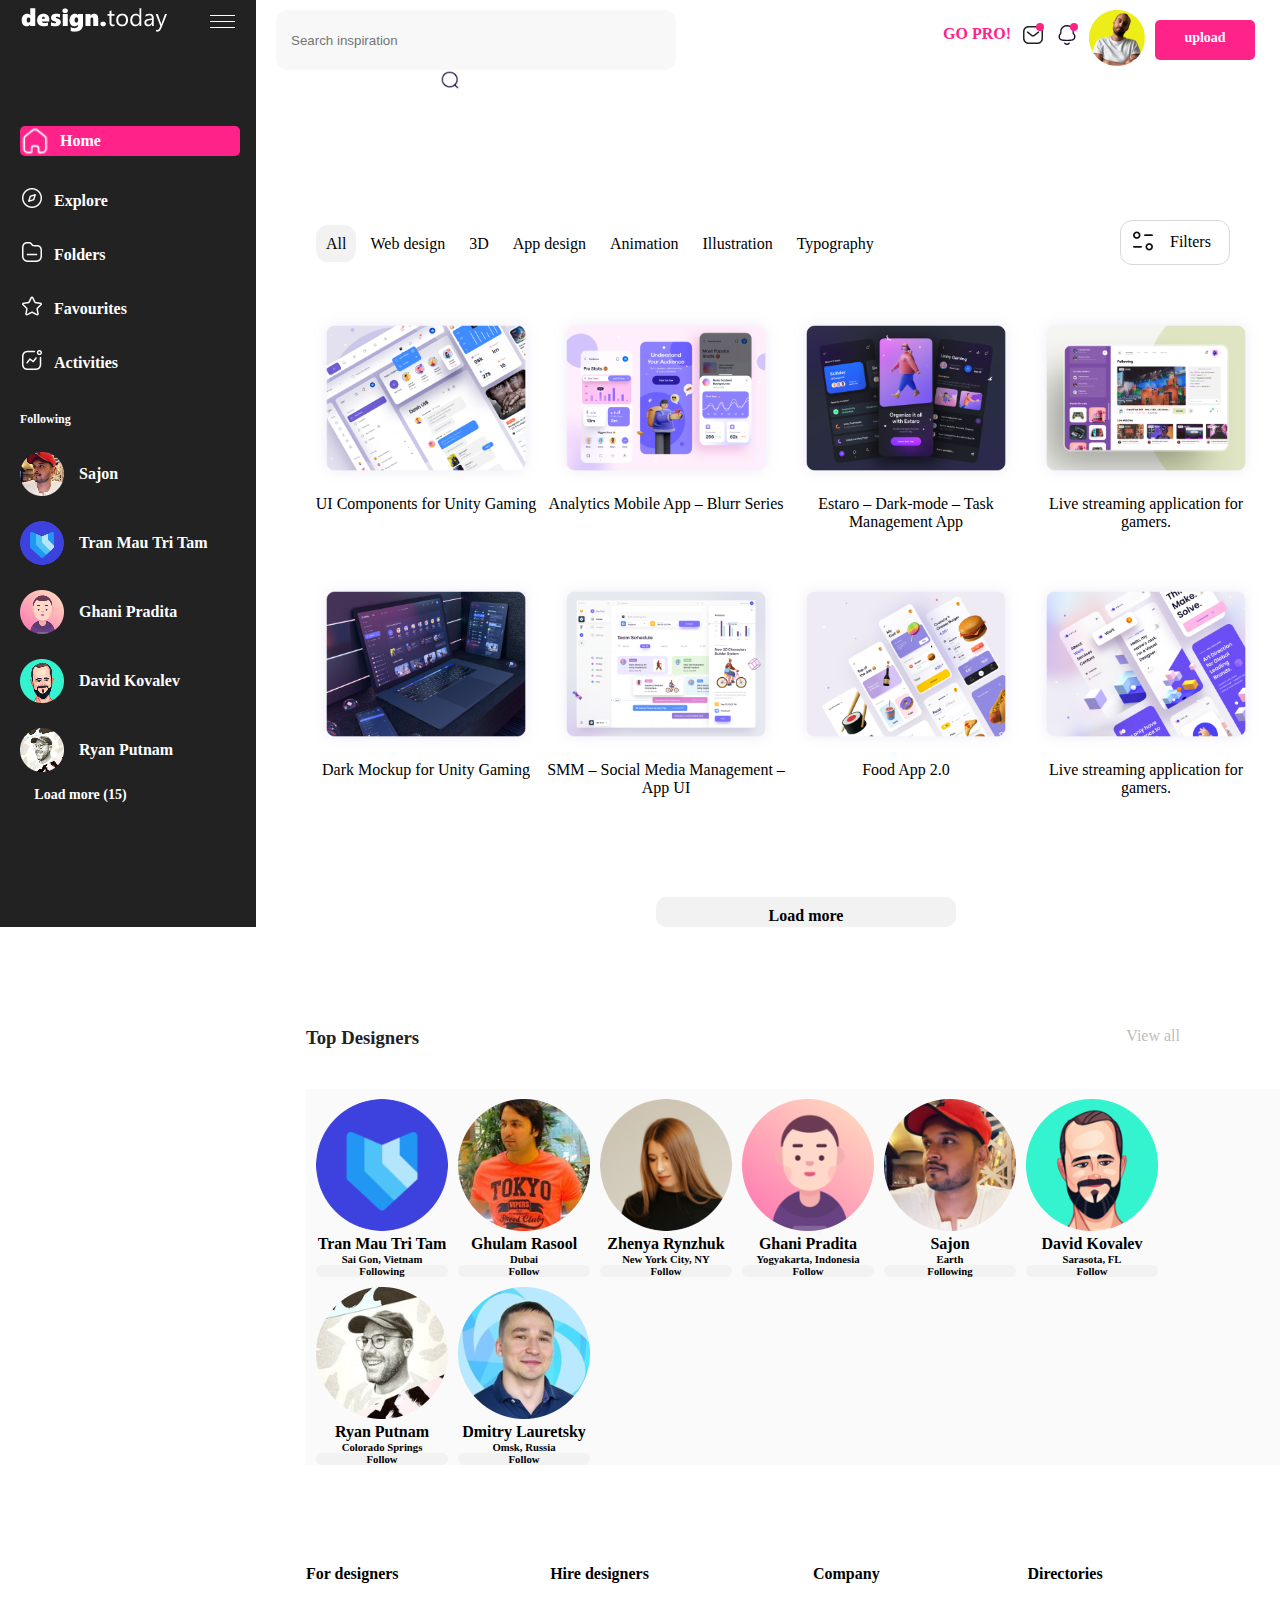
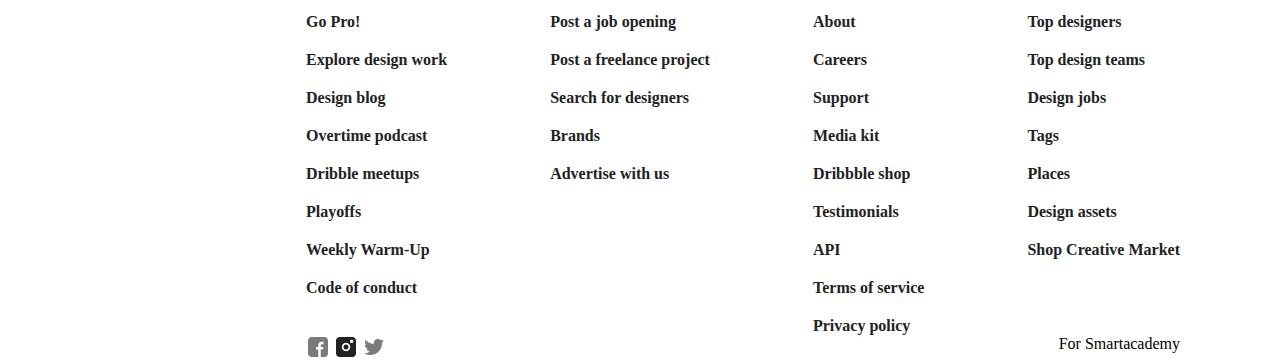
==== index.html @ 65b6f1fe "added box" ====
<!DOCTYPE html>
<html lang="en">
<head>
    <meta charset="UTF-8">
    <meta http-equiv="X-UA-Compatible" content="IE=edge">
    <meta name="viewport" content="width=device-width, initial-scale=1.0">
    <title>Mid-term exam</title>
    <link rel="stylesheet" type="text/css" href="Styles/styles.css">
    <link rel="stylesheet" type="text/css" href="Fonts/fonts.css">
</head>
<body>
    <div class="grid-container">
        <div class="header">
            <div class="headercontainer">
                <div class="search-container">
                    <form action="/action_page.php">
                    <input type="text" placeholder="Search inspiration" name="Search inspiration">
                    <button type="submit" class="search-button">
                        <img src="Images/magnifier.png" alt="magnifier">
                      </button>
                    </form>
                </div>
                <div class="top">
                    <div class="pinktitle">
                        <h4>GO PRO!</h4>
                    </div>
                    <div class="headertitle1">
                        <div class="pinkcircle">
                            <span class="pinkcircle1"></span>
                        </div>
                        <div>
                            <img src="Images/header1.png" alt="logo">
                        </div>
                    </div>
                    <div class="headertitle2">
                        <div class="pinkcircle">
                            <span class="pinkcircle2"></span>
                        </div>
                        <div>
                            <img src="Images/header2.png" alt="logo">
                         </div>
                    </div>
                    <div class="headertitle">
                        <a href="index2.html" >
                        <img src="Images/header3.png" alt="icon">
                        </a>
                    </div>
                    <div class="profile">
                        <h4>upload</h4>
                    </div>
                </div>
            </div>
        </div>
        <div class="navigation">
            <div class="secondcontainer">
                <div class="logo">
                    <div class="name">
                        <a href="#">
                            <img src="Images/design.png" alt="logo">
                        </a>
                    </div>
                    <div class="lines">
                        <span class="firstline"></span>
                        <span class="secondline"></span>
                        <span class="thirdline"></span>
                    </div>
                </div>
            <div class="navelements">
                <div>
                    <ul>
                        <div class="ulitems">
                            <li>
                                <a class="pinkback" href="#">
                                    <img src="Images/logo1.png" alt="logo">
                                    <h4>Home</h4>
                                </a>
                            </li>
                        </div>
                        <div class="ulitems">
                            <li>
                                <a href="explore.html" target="_blank">
                                    <img src="Images/logo2.png" alt="logo">
                                    <h4>Explore</h4>
                                </a>
                            </li>
                        </div>
                        <div class="ulitems">
                            <li>
                                <a href="folders.html" target="_blank">
                                    <img src="Images/logo3.png" alt="logo">
                                    <h4>Folders</h4>
                                </a>
                            </li>
                        </div>
                        <div class="ulitems">
                            <li>
                                <a href="favourites.html" target="_blank">
                                    <img src="Images/logo4.png" alt="logo">
                                    <h4>Favourites</h4>
                                </a>
                            </li>
                        </div>
                        <div class="ulitems">
                            <li>
                                <a href="activities.html" target="_blank">
                                    <img src="Images/logo5.png" alt="logo">
                                    <h4>Activities</h4>
                                </a>
                            </li>
                        </div>
                    </ul>
                    </div>
                </div>
                <div class="following">
                    <div class="list">
                    <h4>Following</h4>
                    </div>
                    <div class="faces">
                        <img src="Images/face1.png" alt="face">
                        <h4>Sajon</h4>
                    </div>
                    <div class="faces">
                        <img src="Images/face2.png" alt="face">
                        <h4>Tran Mau Tri Tam</h4>
                    </div>
                    <div class="faces">
                        <img src="Images/face3.png" alt="face">
                        <h4>Ghani Pradita</h4>
                    </div>
                    <div class="faces">
                        <img src="Images/face4.png" alt="face">
                        <h4>David Kovalev</h4>
                    </div>
                    <div class="faces">
                        <img src="Images/face5.png" alt="face">
                        <h4>Ryan Putnam</h4>
                    </div>
                    <div class="buttom">
                    <h4>Load more  (15)</h4>
                    </div>
                </div>
            </div>  
        </div>
        <div class="mainsection">
            <div class="mainsectioncontainer">
                    <div class="secondnavigation">
                        <div class="secondnavigationul">
                            <ul>
                                <div class="li-div">
                                    <li class="styleall">All</li>
                                    <li>Web design</li>
                                    <li>3D</li>
                                    <li>App design</li>
                                    <li>Animation</li>
                                    <li>Illustration</li>
                                    <li>Typography</li>
                                </div>
                            </ul>
                        </div>
                        <div class="filter">
                            <div>
                            <img src="Images/filter.png" alt="icon">
                            </div>
                            <div>
                            <li>Filters</li>
                            </div>
                        </div>
                    </div>
                <div class="images">
                    <div class="imagesline1">
                        <div>
                        <img src="Images/image1.png" alt="">
                        <p>UI Components for Unity Gaming</p>
                        </div>
                        <div>
                        <img src="Images/image2.png" alt="">
                        <p>Analytics Mobile App – Blurr Series</p>
                         </div>
                         <div>
                        <img src="Images/image3.png" alt="">
                        <p>Estaro – Dark-mode – Task Management App</p>
                        </div>
                        <div>
                        <img src="Images/image4.png" alt="">
                        <p>Live streaming application for gamers.</p>
                        </div>
                    </div>
                    <div class="imagesline2">
                        <div>
                        <img src="Images/image5.png" alt="">
                        <p>Dark Mockup for Unity Gaming</p>
                         </div>
                         <div>
                        <img src="Images/image6.png" alt="">
                        <p>SMM – Social Media Management – App UI</p>
                         </div>
                         <div>
                        <img src="Images/image7.png" alt="">
                        <p>Food App 2.0</p>
                        </div>
                        <div>
                        <img src="Images/image8.png" alt="">
                        <p>Live streaming application for gamers.</p>
                         </div>
                    </div>
                </div>
            </div>
            <div class="load-more">
                <h5>Load more</h5>
            </div>
        </div> 
        <div class="footer">
          <div class="footercontainer">
              <div class="titleandbutton">
                    <div class="footertitle">
                        <h3>Top Designers</h3>
                    </div> 
                    <div class="button">
                        <span>View all</span> 
                    </div>
                </div>
             <div class="footerimages">
                 <div class="footerimagebox">
                     <img src="Images/icon.png" alt="face">
                     <h4>Tran Mau Tri Tam</h4>
                     <h6>Sai Gon, Vietnam</h6>
                     <h6 class="border1">Following</h6>
                 </div>
                 <div class="footerimagebox">
                     <img src="Images/face6.png" alt="face">
                     <h4>Ghulam Rasool</h4>
                     <h6>Dubai</h6>
                     <h6 class="border">Follow</h6>
                 </div>
                 <div class="footerimagebox">
                     <img src="Images/face7.png" alt="face">
                     <h4>Zhenya Rynzhuk</h4>
                     <h6>New York City, NY</h6>
                     <h6 class="border">Follow</h6>
                 </div>
                 <div class="footerimagebox">
                     <img src="Images/face11.png" alt="face">
                     <h4>Ghani Pradita</h4>
                     <h6>Yogyakarta, Indonesia</h6>
                     <h6 class="border">Follow</h6>
                 </div>
                 <div class="footerimagebox">
                     <img src="Images/face9.png" alt="face">
                     <h4>Sajon</h4>
                     <h6>Earth</h6>
                     <h6 class="border1">Following</h6>
                 </div>
                 <div class="footerimagebox">
                     <img src="Images/face12.png" alt="face">
                     <h4>David Kovalev</h4>
                     <h6>Sarasota, FL</h6>
                     <h6 class="border">Follow</h6>
                 </div>
                 <div class="footerimagebox">
                     <img src="Images/face10.png" alt="face">
                     <h4>Ryan Putnam</h4>
                     <h6>Colorado Springs</h6>
                     <h6 class="border">Follow</h6>
                 </div>
                 <div class="footerimagebox">
                     <img src="Images/face13.png" alt="face">
                     <h4>Dmitry Lauretsky</h4>
                     <h6>Omsk, Russia</h6>
                     <h6 class="border">Follow</h6>
                 </div>
             </div>
             <div class="secondfooter">
                 <div class="flex">
                 <div class="firstflex">
                     <h5>For designers</h5>
                     <h6>Go Pro!</h6>
                     <h6>Explore design work</h6>
                     <h6>Design blog</h6>
                     <h6>Overtime podcast</h6>
                     <h6>Dribble meetups</h6>
                     <h6>Playoffs</h6>
                     <h6>Weekly Warm-Up</h6>
                     <h6>Code of conduct</h6>
                 </div>
                 <div class="secondflex">
                     <h5>Hire designers</h5>
                     <h6>Post a job opening</h6>
                     <h6>Post a freelance project</h6>
                     <h6>Search for designers</h6>
                     <h6>Brands</h6>
                     <h6>Advertise with us</h6>
                 </div>
                 <div class="thirdflex">
                     <h5>Company</h5>
                     <h6>About </h6>
                     <h6> Careers</h6>
                     <h6> Support </h6>
                     <h6> Media kit </h6>
                     <h6>Dribbble shop</h6>
                     <h6>Testimonials</h6>
                     <h6> API</h6>
                     <h6>Terms of service</h6>
                     <h6>Privacy policy</h6>
                 </div>
                 <div class="fourthflex">
                     <h5>Directories</h5>
                     <h6>Top designers</h6>
                     <h6>Top design teams</h6>
                     <h6>Design jobs</h6>
                     <h6>Tags</h6>
                     <h6> Places</h6>
                     <h6>Design assets</h6>
                     <h6>Shop Creative Market</h6>
                 </div>
                </div>
                <div class="endoffooter">
                    <div class="icons">
                        <img src="Images/faceb.png" alt="icon">
                        <img src="Images/insta.png" alt="icon">
                        <img src="Images/twit.png" alt="icon">
                    </div>
                    <div class="name1">
                        <span>For Smartacademy</span>
                    </div>
                </div>
             </div>
        </div>
    </div>
</body>
</html>
---- Styles/styles.css ----
* {
    margin: 0;
    padding: 0;
    box-sizing: border-box;
}
a {
    text-decoration: none;
}
ul, ol {
    list-style: none;
}
.grid-container {
    max-width: 2000px;
    width: 100%;
    margin: auto;
    padding: auto;
    display: grid;
    grid-template-columns: 1fr 4fr ;
    grid-template-rows: 1fr 4fr;
    

}
.grid-container>div {
    text-align: center;
}
.navigation {
    grid-row: 1 / 4;
    background-color: #222222;
}
.mainsection {
    max-width: 2000px;
    width: 100%;
    grid-row: 2/4 ;
}
.footer {
    max-width: 2000px;
    width: 100%;
    grid-column: 2/3;
}
.lines {
    display: flex;
    align-items: center;
    flex-direction: column;
    padding-top: 15px;
}
.logo {
    display: flex;
    justify-content: space-around;
}
.firstline {
    width: 25px;
    height: 1px;
    border-radius: 5%;
    background-color: #fff;
    opacity: 1;
}
.secondline {
    width: 25px;
    height: 1px;
    border-radius: 5%;
    background-color: #fff;
    opacity: 1;
    margin-top: 5px;
}
.thirdline {
    width: 25px;
    height: 1px;
    border-radius: 5%;
    background-color: #fff;
    opacity: 1;
    margin-top: 5px;
}
.navelements {
    display: flex;
    margin-top: 60px;
}
.ulitems {
    display: flex;
    flex-direction: column;
    margin-left: 20px;
    padding-top: 20px;
}
.ulitems a {
    display: flex;
    margin-top: 10px;
    color: #FFFFFF;
}
.ulitems h4 {
    margin-left: 10px;
    font-size: 16px;
    margin-top: 6px;
}
.pinkback {
    background-color: #FF2288;
    border-radius: 5px;
    width: 220px;
    height: 30px;
}
.secondcontainer {
    max-width: 260px;
    width: 100%;
    margin: auto;
    padding: auto;
}
.following {
    display: flex;
    flex-direction: column;
    margin-top: 40px;
    margin-left:20px ;
}
.faces {
    display: flex;
    margin-top:15px ;
    font-size: 16px;
}
.faces h4 {
    margin-left: 15px;
    margin-top: 23px;
    color: #FFFFFF;
}
.faces img {
    margin-top: 10px;
}
.buttom h4 {
    color: #FFFFFF;
    margin-right: 115px;
    margin-top: 15px;
    font-size: 14px;
}
.list {
    display: flex;
    color: #FFFFFF;
    font-size: 12px;
}
.search-container {
    display: flex;
    justify-content: space-between;
}
.search-container input {
    width: 400px;
    height: 60px;
    background-color: #F8F8F8;
    border-radius: 12px;
    opacity: 1;
    margin-left: 20px;
    margin-top: 10px;
    border: none;
    padding: 10px 35px 10px 15px;
}
.search-button {
    background: transparent;
    border: none;
    outline: none;
    margin-left: -33px;
  }
  
  .search-button img {
    width: 20px;
    height: 20px;
    object-fit: cover;
  }
.header {
    background-color: #FFFFFF;
}

.headercontainer {
    display: flex;
    justify-content: space-between;
}
.top {
    display: flex;
    margin-right: 20px;
}
.headertitle {
    padding-right: 10px;
    padding-top: 10px;
}
.pinktitle {
    padding-right: 10px;
    padding-top: 25px;
    color: #FF2288;
}
.profile h4 {
    display: flex;
    flex-direction: column;
    color: #FFFFFF;
    background-color: #FF2288;
    border-radius: 5px; 
    height: 40px;
    width: 100px;
    padding-top: 10px;
    font-size: 14px;
}

.headertitle1, .headertitle2 {
    padding-right: 10px;
    padding-top: 23px;
}
.profile  {
    padding-right: 5px;
    padding-top: 20px;
}
.pinkcircle1 {
    display: block;
    background-color: #FF2288;
    width: 8px;
    height: 8px;
    border-radius: 100%;
    margin-left: 15px;
    position: absolute;
}
.pinkcircle2 {
    display: block;
    background-color: #FF2288;
    width: 8px;
    height: 8px;
    border-radius: 100%;
    margin-left: 15px;
    position: absolute;
}
.secondnavigationul li {
    display: inline;
    padding: 10px;
}
.secondnavigationul img {
    display: inline;
    padding: 10px;
}
.secondnavigation {
    display: flex;
    justify-content: space-between;
}
.filter li {
    list-style: none;
    padding-left:15px;
    padding-top: 12px;
}
.filter img {
    padding-top: 8px;
    padding-left: 10px;
}
.filter {
    display: flex;
    margin-right: 50px;
    margin-top: 35px;
    background-color: #fff;
    border: 1px solid #D8D8D8;
    border-radius: 12px;
    width: 110px;
    height: 45px;
}
.secondnavigation  {
    max-width: 2000px;
    width: 100%;
    margin: auto;
    padding: auto;
}
.mainsectioncontainer {
    max-width: 2000px;
    width: 100%;
    margin-bottom: 50px;
    padding: auto;
}
.secondnavigationul {
    margin-top: 50px;
    margin-left: 60px;
}
.styleall {
    background-color: #F2F2F2;
    border:solid #D8D8D8;
    border-radius: 12px;
    border-style: none;  
}
.images {
    max-width: 3000px;
    width: 100%;
    margin: auto;
    padding: auto;
}
.imagesline1 {
    display: flex;
    flex-wrap: wrap;
    margin-left: 50px;
    margin-top: 40px;
}
.imagesline2 {
    display: flex;
    flex-wrap: wrap;
    margin-left: 50px;
    margin-top: 40px;
}
.imagesline1 img {
    width:240px;
}
.imagesline1 p {
    width:240px;
}

.imagesline2 img {
    width:240px;
}
.imagesline2 p{
    width:240px;
}
.load-more {
    border:solid #D8D8D8;
    border-radius: 10px;
    border-style: none;  
    background-color: #F2F2F2;
    width: 300px;
    height: 30px;
    margin-top: 100px;
    margin-left: 400px;
}
.load-more h5 {
    padding-top: 10px;
}
.footercontainer {
    max-width: 2000px;
    width: 100%;
    margin: auto;
    padding: auto;
}
.footerimages {
    background-color: #FAFAFA;
}
.titleandbutton {
    display: flex;
    flex-wrap: wrap;
    justify-content: space-between;
    margin-left: 50px;
    margin-top: 100px;
}
.button {
    padding-right: 100px;
    color: #222222;
    opacity: 30%;
}
.footertitle {
    color: #222222;
    opacity: 100%;
}
.footerimages {
    display: flex;
    flex-wrap: wrap;
    margin-left: 50px;
    margin-top: 40px;
    
}
.footerimagebox {
    margin-left:10px;
    margin-top: 10px;
}
.border1 { 
    border:solid #222222;
    border-radius: 10px;
    border-style: none;  
    background-color: #F2F2F2;
}
.border {
    border:solid #D8D8D8;
    border-radius: 10px;
    border-style: none;  
    background-color: #F2F2F2;   
}
.secondfooter {
    max-width: 2000px;
    width: 100%;
    margin: auto;
    padding: auto;
}
.flex {
    display: flex;
    flex-wrap: wrap;
    margin-left: 50px;
    margin-top: 100px;
    justify-content: space-between;
}
.firstflex h6 {
    padding-top: 10px;
    color: #222222;
    font-size: 16px;
    margin-top: 10px;
    display: flex;
    justify-content: start;
}
.secondflex h6 {
    padding-top: 10px;
    color: #222222;
    font-size: 16px;
    margin-top: 10px;
    display: flex;
    justify-content: start;
}
.thirdflex h6 {
    padding-top: 10px;
    color: #222222;
    font-size: 16px;
    margin-top: 10px;
    display: flex;
    justify-content: start;
}
.fourthflex h6 {
    padding-top: 10px;
    color: #222222;
    font-size: 16px;
    margin-top: 10px;
    display: flex;
    justify-content: start;
}
.fourthflex {
    margin-right: 100px;
}
h5 {
    font-size: 16px;
}
.firstflex h5 {
    display: flex;
    justify-content: start;
    padding-bottom: 10px;
}
.secondflex h5 {
    display: flex;
    justify-content: start;
    padding-bottom: 10px;
}
.thirdflex h5 {
    display: flex;
    justify-content: start;
    padding-bottom: 10px;
}
.fourthflex h5 {
    display: flex;
    justify-content: start;
    padding-bottom: 10px;
}
.endoffooter {
    display: flex;
    justify-content: space-between;
    margin-left: 50px;
}
.name1 {
    margin-right: 100px;
    font-size: 16px;
}
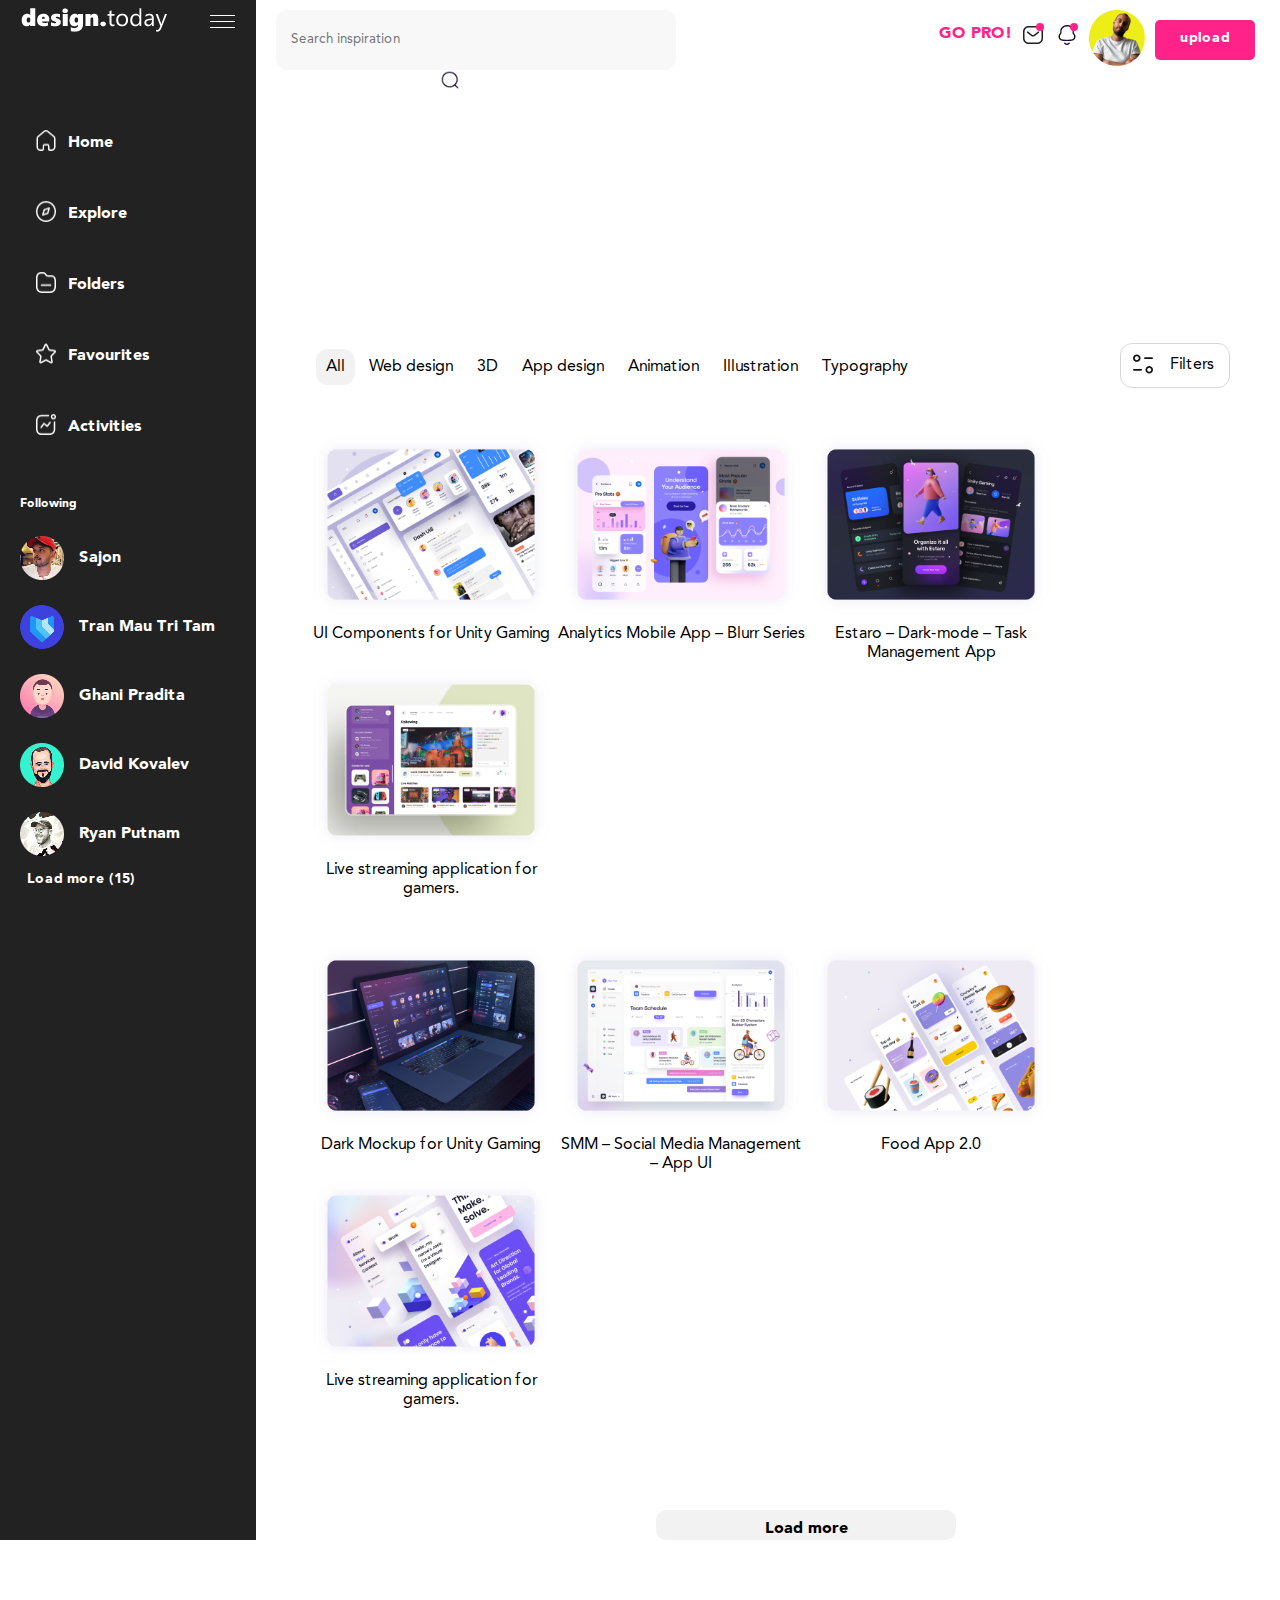
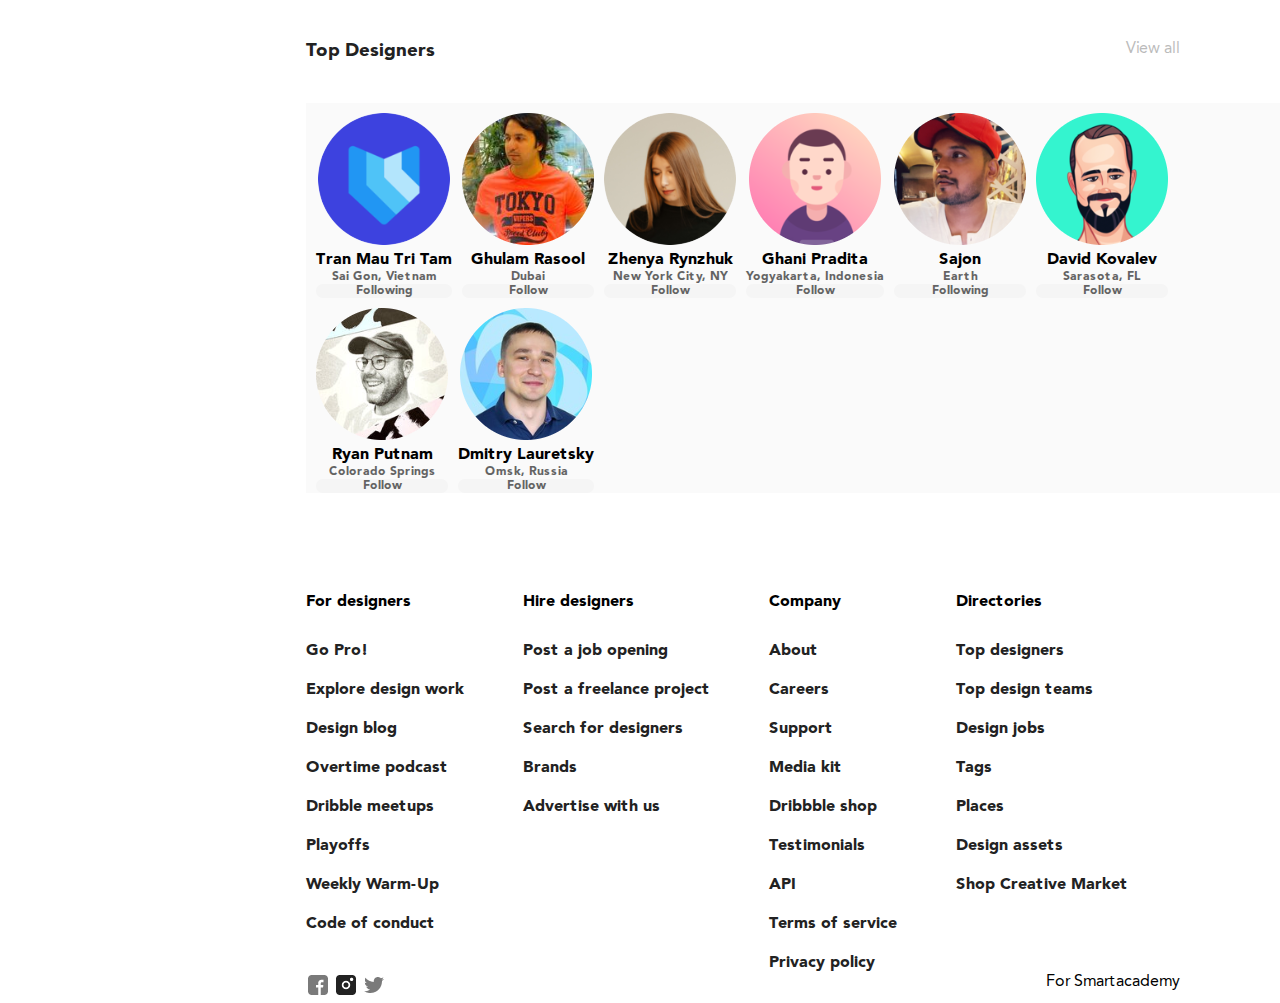
==== commit 0e0e87e7: "added fonts" ====
--- a/index.html
+++ b/index.html
@@ -6,7 +6,7 @@
     <meta name="viewport" content="width=device-width, initial-scale=1.0">
     <title>Mid-term exam</title>
     <link rel="stylesheet" type="text/css" href="Styles/styles.css">
-    <link rel="stylesheet" type="text/css" href="Fonts/fonts.css">
+    <link rel="stylesheet" type="text/css" href="Styles/fonts.css">
 </head>
 <body>
     <div class="grid-container">
@@ -169,37 +169,37 @@
                 <div class="images">
                     <div class="imagesline1">
                         <div>
-                        <img src="Images/image1.png" alt="">
+                        <img src="Images/image1.png" alt="image">
                         <p>UI Components for Unity Gaming</p>
                         </div>
                         <div>
-                        <img src="Images/image2.png" alt="">
+                        <img src="Images/image2.png" alt="image">
                         <p>Analytics Mobile App – Blurr Series</p>
                          </div>
                          <div>
-                        <img src="Images/image3.png" alt="">
+                        <img src="Images/image3.png" alt="image">
                         <p>Estaro – Dark-mode – Task Management App</p>
                         </div>
                         <div>
-                        <img src="Images/image4.png" alt="">
+                        <img src="Images/image4.png" alt="image">
                         <p>Live streaming application for gamers.</p>
                         </div>
                     </div>
                     <div class="imagesline2">
                         <div>
-                        <img src="Images/image5.png" alt="">
+                        <img src="Images/image5.png" alt="image">
                         <p>Dark Mockup for Unity Gaming</p>
                          </div>
                          <div>
-                        <img src="Images/image6.png" alt="">
+                        <img src="Images/image6.png" alt="image">
                         <p>SMM – Social Media Management – App UI</p>
                          </div>
                          <div>
-                        <img src="Images/image7.png" alt="">
+                        <img src="Images/image7.png" alt="image">
                         <p>Food App 2.0</p>
                         </div>
                         <div>
-                        <img src="Images/image8.png" alt="">
+                        <img src="Images/image8.png" alt="image">
                         <p>Live streaming application for gamers.</p>
                          </div>
                     </div>
@@ -211,119 +211,120 @@
         </div> 
         <div class="footer">
           <div class="footercontainer">
-              <div class="titleandbutton">
-                    <div class="footertitle">
-                        <h3>Top Designers</h3>
-                    </div> 
-                    <div class="button">
-                        <span>View all</span> 
-                    </div>
-                </div>
-             <div class="footerimages">
-                 <div class="footerimagebox">
-                     <img src="Images/icon.png" alt="face">
-                     <h4>Tran Mau Tri Tam</h4>
-                     <h6>Sai Gon, Vietnam</h6>
-                     <h6 class="border1">Following</h6>
-                 </div>
-                 <div class="footerimagebox">
-                     <img src="Images/face6.png" alt="face">
-                     <h4>Ghulam Rasool</h4>
-                     <h6>Dubai</h6>
-                     <h6 class="border">Follow</h6>
-                 </div>
-                 <div class="footerimagebox">
-                     <img src="Images/face7.png" alt="face">
-                     <h4>Zhenya Rynzhuk</h4>
-                     <h6>New York City, NY</h6>
-                     <h6 class="border">Follow</h6>
-                 </div>
-                 <div class="footerimagebox">
-                     <img src="Images/face11.png" alt="face">
-                     <h4>Ghani Pradita</h4>
-                     <h6>Yogyakarta, Indonesia</h6>
-                     <h6 class="border">Follow</h6>
-                 </div>
-                 <div class="footerimagebox">
-                     <img src="Images/face9.png" alt="face">
-                     <h4>Sajon</h4>
-                     <h6>Earth</h6>
-                     <h6 class="border1">Following</h6>
-                 </div>
-                 <div class="footerimagebox">
-                     <img src="Images/face12.png" alt="face">
-                     <h4>David Kovalev</h4>
-                     <h6>Sarasota, FL</h6>
-                     <h6 class="border">Follow</h6>
-                 </div>
-                 <div class="footerimagebox">
-                     <img src="Images/face10.png" alt="face">
-                     <h4>Ryan Putnam</h4>
-                     <h6>Colorado Springs</h6>
-                     <h6 class="border">Follow</h6>
-                 </div>
-                 <div class="footerimagebox">
-                     <img src="Images/face13.png" alt="face">
-                     <h4>Dmitry Lauretsky</h4>
-                     <h6>Omsk, Russia</h6>
-                     <h6 class="border">Follow</h6>
-                 </div>
-             </div>
-             <div class="secondfooter">
-                 <div class="flex">
-                 <div class="firstflex">
-                     <h5>For designers</h5>
-                     <h6>Go Pro!</h6>
-                     <h6>Explore design work</h6>
-                     <h6>Design blog</h6>
-                     <h6>Overtime podcast</h6>
-                     <h6>Dribble meetups</h6>
-                     <h6>Playoffs</h6>
-                     <h6>Weekly Warm-Up</h6>
-                     <h6>Code of conduct</h6>
-                 </div>
-                 <div class="secondflex">
-                     <h5>Hire designers</h5>
-                     <h6>Post a job opening</h6>
-                     <h6>Post a freelance project</h6>
-                     <h6>Search for designers</h6>
-                     <h6>Brands</h6>
-                     <h6>Advertise with us</h6>
-                 </div>
-                 <div class="thirdflex">
-                     <h5>Company</h5>
-                     <h6>About </h6>
-                     <h6> Careers</h6>
-                     <h6> Support </h6>
-                     <h6> Media kit </h6>
-                     <h6>Dribbble shop</h6>
-                     <h6>Testimonials</h6>
-                     <h6> API</h6>
-                     <h6>Terms of service</h6>
-                     <h6>Privacy policy</h6>
-                 </div>
-                 <div class="fourthflex">
-                     <h5>Directories</h5>
-                     <h6>Top designers</h6>
-                     <h6>Top design teams</h6>
-                     <h6>Design jobs</h6>
-                     <h6>Tags</h6>
-                     <h6> Places</h6>
-                     <h6>Design assets</h6>
-                     <h6>Shop Creative Market</h6>
-                 </div>
-                </div>
-                <div class="endoffooter">
-                    <div class="icons">
-                        <img src="Images/faceb.png" alt="icon">
-                        <img src="Images/insta.png" alt="icon">
-                        <img src="Images/twit.png" alt="icon">
-                    </div>
-                    <div class="name1">
-                        <span>For Smartacademy</span>
-                    </div>
-                </div>
-             </div>
+                    <div class="titleandbutton">
+                            <div class="footertitle">
+                                <h3>Top Designers</h3>
+                            </div> 
+                            <div class="button">
+                                <span>View all</span> 
+                            </div>
+                    </div>
+                    <div class="footerimages">
+                        <div class="footerimagebox">
+                            <img src="Images/icon.png" alt="face">
+                            <h4>Tran Mau Tri Tam</h4>
+                            <h6>Sai Gon, Vietnam</h6>
+                            <h6 class="border1">Following</h6>
+                        </div>
+                        <div class="footerimagebox">
+                            <img src="Images/face6.png" alt="face">
+                            <h4>Ghulam Rasool</h4>
+                            <h6>Dubai</h6>
+                            <h6 class="border">Follow</h6>
+                        </div>
+                        <div class="footerimagebox">
+                            <img src="Images/face7.png" alt="face">
+                            <h4>Zhenya Rynzhuk</h4>
+                            <h6>New York City, NY</h6>
+                            <h6 class="border">Follow</h6>
+                        </div>
+                        <div class="footerimagebox">
+                            <img src="Images/face11.png" alt="face">
+                            <h4>Ghani Pradita</h4>
+                            <h6>Yogyakarta, Indonesia</h6>
+                            <h6 class="border">Follow</h6>
+                        </div>
+                        <div class="footerimagebox">
+                            <img src="Images/face9.png" alt="face">
+                            <h4>Sajon</h4>
+                            <h6>Earth</h6>
+                            <h6 class="border1">Following</h6>
+                        </div>
+                        <div class="footerimagebox">
+                            <img src="Images/face12.png" alt="face">
+                            <h4>David Kovalev</h4>
+                            <h6>Sarasota, FL</h6>
+                            <h6 class="border">Follow</h6>
+                        </div>
+                        <div class="footerimagebox">
+                            <img src="Images/face10.png" alt="face">
+                            <h4>Ryan Putnam</h4>
+                            <h6>Colorado Springs</h6>
+                            <h6 class="border">Follow</h6>
+                        </div>
+                        <div class="footerimagebox">
+                            <img src="Images/face13.png" alt="face">
+                            <h4>Dmitry Lauretsky</h4>
+                            <h6>Omsk, Russia</h6>
+                            <h6 class="border">Follow</h6>
+                        </div>
+                    </div>
+                    <div class="secondfooter">
+                        <div class="flex">
+                        <div class="firstflex">
+                            <h5>For designers</h5>
+                            <h6>Go Pro!</h6>
+                            <h6>Explore design work</h6>
+                            <h6>Design blog</h6>
+                            <h6>Overtime podcast</h6>
+                            <h6>Dribble meetups</h6>
+                            <h6>Playoffs</h6>
+                            <h6>Weekly Warm-Up</h6>
+                            <h6>Code of conduct</h6>
+                        </div>
+                        <div class="secondflex">
+                            <h5>Hire designers</h5>
+                            <h6>Post a job opening</h6>
+                            <h6>Post a freelance project</h6>
+                            <h6>Search for designers</h6>
+                            <h6>Brands</h6>
+                            <h6>Advertise with us</h6>
+                        </div>
+                        <div class="thirdflex">
+                            <h5>Company</h5>
+                            <h6>About </h6>
+                            <h6> Careers</h6>
+                            <h6> Support </h6>
+                            <h6> Media kit </h6>
+                            <h6>Dribbble shop</h6>
+                            <h6>Testimonials</h6>
+                            <h6> API</h6>
+                            <h6>Terms of service</h6>
+                            <h6>Privacy policy</h6>
+                        </div>
+                        <div class="fourthflex">
+                            <h5>Directories</h5>
+                            <h6>Top designers</h6>
+                            <h6>Top design teams</h6>
+                            <h6>Design jobs</h6>
+                            <h6>Tags</h6>
+                            <h6> Places</h6>
+                            <h6>Design assets</h6>
+                            <h6>Shop Creative Market</h6>
+                        </div>
+                        </div>
+                        <div class="endoffooter">
+                            <div class="icons">
+                                <img src="Images/faceb.png" alt="icon">
+                                <img src="Images/insta.png" alt="icon">
+                                <img src="Images/twit.png" alt="icon">
+                            </div>
+                            <div class="name1">
+                                <span>For Smartacademy</span>
+                            </div>
+                        </div>
+                    </div>
+            </div>
         </div>
     </div>
 </body>
--- a/Styles/styles.css
+++ b/Styles/styles.css
@@ -90,23 +90,19 @@
     font-size: 16px;
     margin-top: 6px;
 }
-.pinkback {
-    background-color: #FF2288;
-    border-radius: 5px;
-    width: 220px;
-    height: 30px;
-}
 .secondcontainer {
     max-width: 260px;
     width: 100%;
     margin: auto;
     padding: auto;
+    font-family: Avenir LT Std;
 }
 .following {
     display: flex;
     flex-direction: column;
     margin-top: 40px;
     margin-left:20px ;
+    font-family: Avenir LT Std;
 }
 .faces {
     display: flex;
@@ -135,6 +131,7 @@
 .search-container {
     display: flex;
     justify-content: space-between;
+    font-family: Avenir LT Std;
 }
 .search-container input {
     width: 400px;
@@ -146,6 +143,7 @@
     margin-top: 10px;
     border: none;
     padding: 10px 35px 10px 15px;
+    font-family: Avenir LT Std;
 }
 .search-button {
     background: transparent;
@@ -179,6 +177,7 @@
     padding-right: 10px;
     padding-top: 25px;
     color: #FF2288;
+    font-family: Avenir LT Std;
 }
 .profile h4 {
     display: flex;
@@ -190,6 +189,7 @@
     width: 100px;
     padding-top: 10px;
     font-size: 14px;
+    font-family: Avenir LT Std;
 }
 
 .headertitle1, .headertitle2 {
@@ -225,6 +225,10 @@
 .secondnavigationul img {
     display: inline;
     padding: 10px;
+    font-family: Avenir LT Std;
+}
+.li-div {
+    font-family: Avenir LT Std;
 }
 .secondnavigation {
     display: flex;
@@ -234,6 +238,7 @@
     list-style: none;
     padding-left:15px;
     padding-top: 12px;
+    font-family: Avenir LT Std;
 }
 .filter img {
     padding-top: 8px;
@@ -272,10 +277,11 @@
     border-style: none;  
 }
 .images {
-    max-width: 3000px;
-    width: 100%;
-    margin: auto;
-    padding: auto;
+    display: flex;
+    flex-wrap: wrap;
+    justify-content: space-between;
+    max-width: 2000px;
+    width: 100%;
 }
 .imagesline1 {
     display: flex;
@@ -290,17 +296,19 @@
     margin-top: 40px;
 }
 .imagesline1 img {
-    width:240px;
+    width:250px;
 }
 .imagesline1 p {
-    width:240px;
+    width:250px;
+    font-family: Avenir LT Std;
 }
 
 .imagesline2 img {
-    width:240px;
+    width:250px;
 }
 .imagesline2 p{
-    width:240px;
+    width:250px;
+    font-family: Avenir LT Std;
 }
 .load-more {
     border:solid #D8D8D8;
@@ -314,6 +322,7 @@
 }
 .load-more h5 {
     padding-top: 10px;
+    font-family: Avenir LT Std;
 }
 .footercontainer {
     max-width: 2000px;
@@ -330,6 +339,7 @@
     justify-content: space-between;
     margin-left: 50px;
     margin-top: 100px;
+    font-family: Avenir LT Std;
 }
 .button {
     padding-right: 100px;
@@ -345,23 +355,30 @@
     flex-wrap: wrap;
     margin-left: 50px;
     margin-top: 40px;
-    
 }
 .footerimagebox {
     margin-left:10px;
     margin-top: 10px;
+    font-family: Avenir LT Std;
+}
+.footerimagebox h6 {
+    font-size: 12px;
+    font-family: Avenir LT Std;
+    opacity: 60%;
 }
 .border1 { 
     border:solid #222222;
     border-radius: 10px;
     border-style: none;  
     background-color: #F2F2F2;
+    opacity: 1; 
 }
 .border {
     border:solid #D8D8D8;
     border-radius: 10px;
     border-style: none;  
-    background-color: #F2F2F2;   
+    background-color: #F2F2F2;  
+    opacity: 1; 
 }
 .secondfooter {
     max-width: 2000px;
@@ -372,9 +389,11 @@
 .flex {
     display: flex;
     flex-wrap: wrap;
-    margin-left: 50px;
+    justify-content: space-between;
     margin-top: 100px;
-    justify-content: space-between;
+    margin-left: 50px;
+    max-width: 2000px;
+    width: 90%;
 }
 .firstflex h6 {
     padding-top: 10px;
@@ -383,6 +402,8 @@
     margin-top: 10px;
     display: flex;
     justify-content: start;
+    font-family: Avenir LT Std;
+    font-size: 16px;
 }
 .secondflex h6 {
     padding-top: 10px;
@@ -391,6 +412,8 @@
     margin-top: 10px;
     display: flex;
     justify-content: start;
+    font-family: Avenir LT Std;
+    font-size: 16px;
 }
 .thirdflex h6 {
     padding-top: 10px;
@@ -399,6 +422,8 @@
     margin-top: 10px;
     display: flex;
     justify-content: start;
+    font-family: Avenir LT Std;
+    font-size: 16px;
 }
 .fourthflex h6 {
     padding-top: 10px;
@@ -407,39 +432,66 @@
     margin-top: 10px;
     display: flex;
     justify-content: start;
+    font-family: Avenir LT Std;
+    font-size: 16px;
 }
 .fourthflex {
     margin-right: 100px;
 }
 h5 {
     font-size: 16px;
+    font-family: Avenir LT Std;
 }
 .firstflex h5 {
     display: flex;
     justify-content: start;
     padding-bottom: 10px;
+    font-family: Avenir LT Std;
+    font-size: 16px;
 }
 .secondflex h5 {
     display: flex;
     justify-content: start;
     padding-bottom: 10px;
+    font-family: Avenir LT Std;
+    font-size: 16px;
 }
 .thirdflex h5 {
     display: flex;
     justify-content: start;
-    padding-bottom: 10px;
+    padding-bottom: 10px; 
+    font-family: Avenir LT Std;
+    font-size: 16px;
 }
 .fourthflex h5 {
     display: flex;
     justify-content: start;
-    padding-bottom: 10px;
+    padding-bottom: 10px;   
+    font-family: Avenir LT Std;
+    font-size: 16px;
 }
 .endoffooter {
     display: flex;
     justify-content: space-between;
     margin-left: 50px;
+    font-family: Avenir LT Std;
 }
 .name1 {
     margin-right: 100px;
     font-size: 16px;
+    font-family: Avenir LT Std;
+}
+.ulitems {
+  border-radius: 10px;
+  color: black;
+  padding: 16px 32px;
+  text-align: center;
+  font-size: 16px;
+  margin: 4px 2px;
+  transition: 0.3s;
+  width: 250px;
+  font-family: Avenir LT Std;
+}
+.ulitems:hover {
+    background-color: #FF2288;
 }--- a/Styles/fonts.css
+++ b/Styles/fonts.css
@@ -0,0 +1,29 @@
+@font-face {
+    font-family: 'Avenir LT Std';
+    src: url('../Fonts/AvenirLTStd-Book.woff2') format('woff2'),
+        url('../Fonts/AvenirLTStd-Book.woff') format('woff'),
+        url('../Fonts/AvenirLTStd-Book.ttf') format('truetype');
+    font-weight: normal;
+    font-style: normal;
+    font-display: swap;
+}
+
+@font-face {
+    font-family: 'Avenir LT Std';
+    src: url('../Fonts/AvenirLTStd-Roman.woff2') format('woff2'),
+        url('../Fonts/AvenirLTStd-Roman.woff') format('woff'),
+        url('../Fonts/AvenirLTStd-Roman.ttf') format('truetype');
+    font-weight: normal;
+    font-style: normal;
+    font-display: swap;
+}
+
+@font-face {
+    font-family: 'Avenir LT Std';
+    src: url('../Fonts/AvenirLTStd-Black.woff2') format('woff2'),
+        url('../Fonts/AvenirLTStd-Black.woff') format('woff'),
+        url('../Fonts/AvenirLTStd-Black.ttf') format('truetype');
+    font-weight: 900;
+    font-style: normal;
+    font-display: swap;
+}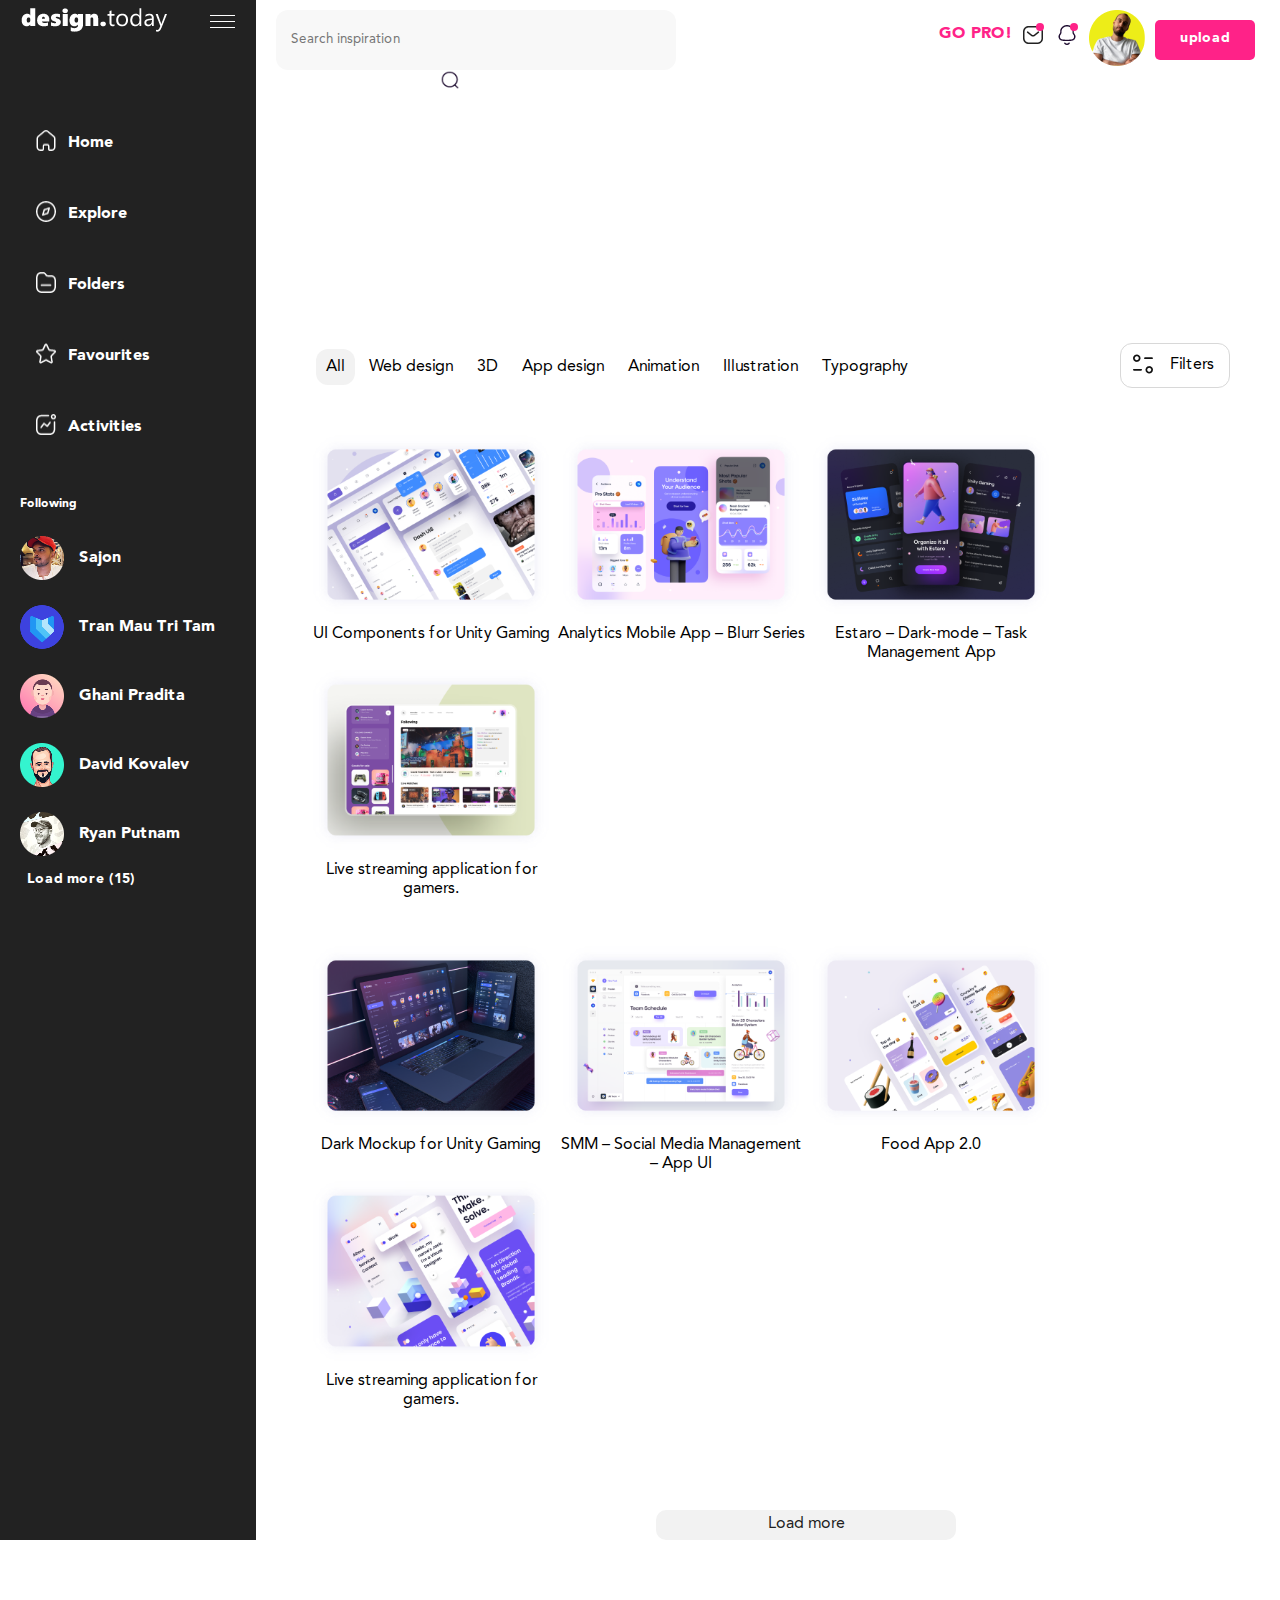
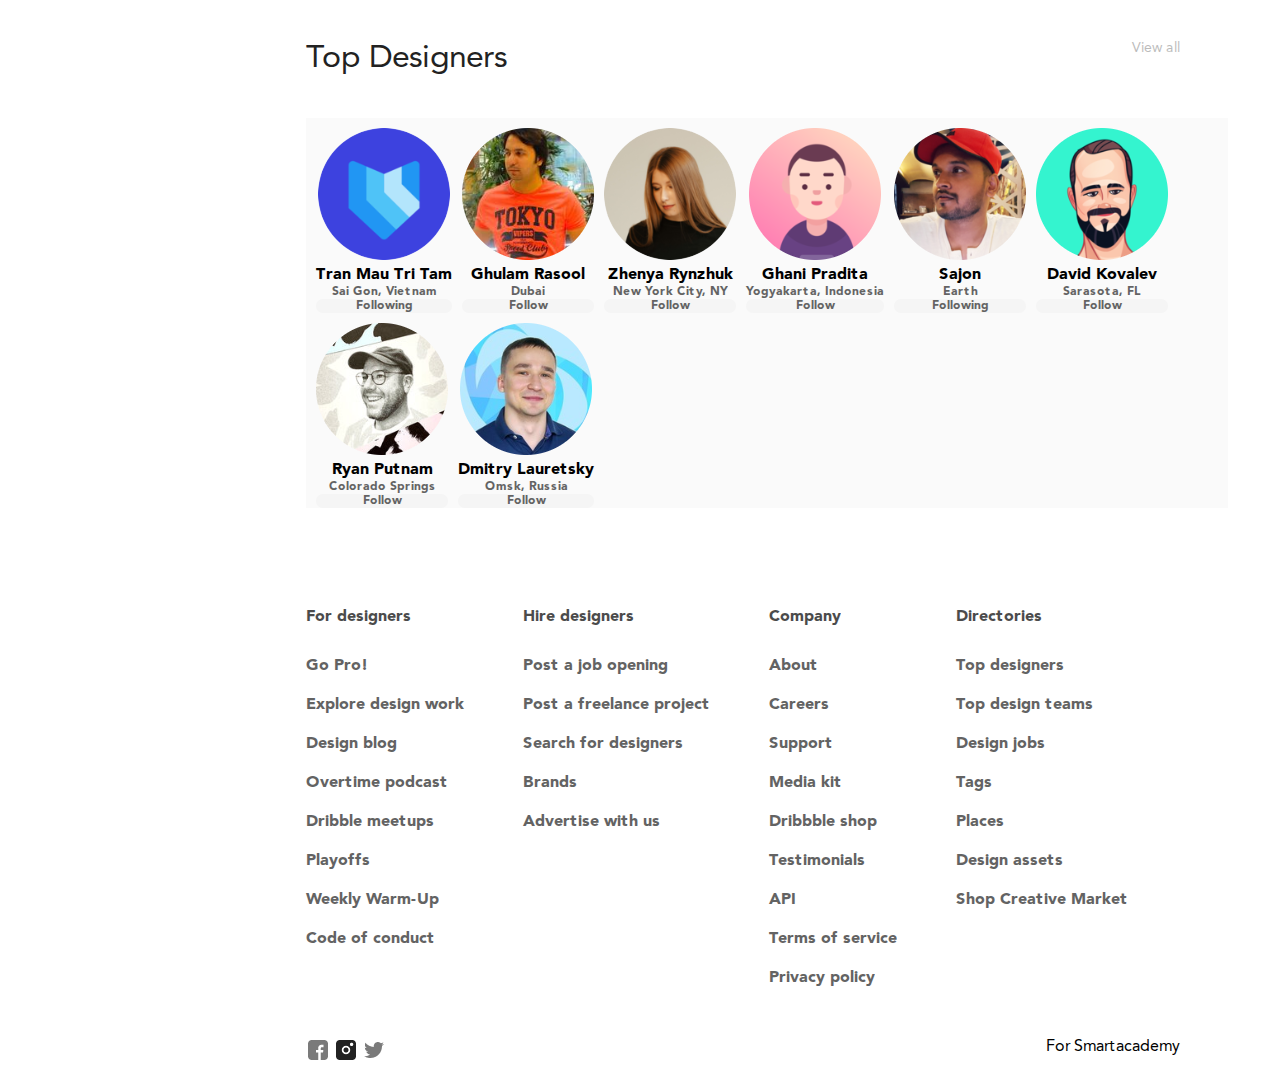
==== commit d2c485f6: "added changes in css file" ====
--- a/index.html
+++ b/index.html
@@ -4,7 +4,13 @@
     <meta charset="UTF-8">
     <meta http-equiv="X-UA-Compatible" content="IE=edge">
     <meta name="viewport" content="width=device-width, initial-scale=1.0">
-    <title>Mid-term exam</title>
+    <meta name="author" content="John Doe">
+    <meta property="og:url" content="https://lelabeshidze.github.io/Mid-term-exam/" />
+    <meta property="og:type" content="Web" />
+    <meta property="og:title" content="design.today">
+    <meta name="description" content="Design Innovations">
+    <meta name="keywords" content="HTML, CSS, JavaScript" />
+    <title>design.today</title>
     <link rel="stylesheet" type="text/css" href="Styles/styles.css">
     <link rel="stylesheet" type="text/css" href="Styles/fonts.css">
 </head>
@@ -206,14 +212,14 @@
                 </div>
             </div>
             <div class="load-more">
-                <h5>Load more</h5>
+                <span>Load more</span>
             </div>
         </div> 
         <div class="footer">
           <div class="footercontainer">
                     <div class="titleandbutton">
                             <div class="footertitle">
-                                <h3>Top Designers</h3>
+                                <span>Top Designers</span>
                             </div> 
                             <div class="button">
                                 <span>View all</span> 
--- a/Styles/styles.css
+++ b/Styles/styles.css
@@ -320,9 +320,12 @@
     margin-top: 100px;
     margin-left: 400px;
 }
-.load-more h5 {
-    padding-top: 10px;
-    font-family: Avenir LT Std;
+.load-more span {
+    display: block;
+    padding-top: 5px;
+    font-family: Avenir LT Std;
+    color: #222222;
+    font-size: 16px;
 }
 .footercontainer {
     max-width: 2000px;
@@ -332,6 +335,8 @@
 }
 .footerimages {
     background-color: #FAFAFA;
+    max-width: 2500px;
+    width: 90%;
 }
 .titleandbutton {
     display: flex;
@@ -345,10 +350,13 @@
     padding-right: 100px;
     color: #222222;
     opacity: 30%;
+    font-size: 14px;
+    font-family: Avenir LT Std;
 }
 .footertitle {
     color: #222222;
     opacity: 100%;
+    font-size: 32px;
 }
 .footerimages {
     display: flex;
@@ -404,6 +412,7 @@
     justify-content: start;
     font-family: Avenir LT Std;
     font-size: 16px;
+    opacity: 70%;
 }
 .secondflex h6 {
     padding-top: 10px;
@@ -414,6 +423,7 @@
     justify-content: start;
     font-family: Avenir LT Std;
     font-size: 16px;
+    opacity: 70%;
 }
 .thirdflex h6 {
     padding-top: 10px;
@@ -424,6 +434,7 @@
     justify-content: start;
     font-family: Avenir LT Std;
     font-size: 16px;
+    opacity: 70%;
 }
 .fourthflex h6 {
     padding-top: 10px;
@@ -434,6 +445,7 @@
     justify-content: start;
     font-family: Avenir LT Std;
     font-size: 16px;
+    opacity: 70%;
 }
 .fourthflex {
     margin-right: 100px;
@@ -441,6 +453,7 @@
 h5 {
     font-size: 16px;
     font-family: Avenir LT Std;
+    opacity: 70%;
 }
 .firstflex h5 {
     display: flex;
@@ -448,6 +461,7 @@
     padding-bottom: 10px;
     font-family: Avenir LT Std;
     font-size: 16px;
+    opacity: 70%;
 }
 .secondflex h5 {
     display: flex;
@@ -455,6 +469,7 @@
     padding-bottom: 10px;
     font-family: Avenir LT Std;
     font-size: 16px;
+    opacity: 70%;
 }
 .thirdflex h5 {
     display: flex;
@@ -462,6 +477,7 @@
     padding-bottom: 10px; 
     font-family: Avenir LT Std;
     font-size: 16px;
+    opacity: 70%;
 }
 .fourthflex h5 {
     display: flex;
@@ -469,12 +485,14 @@
     padding-bottom: 10px;   
     font-family: Avenir LT Std;
     font-size: 16px;
+    opacity: 70%;
 }
 .endoffooter {
     display: flex;
     justify-content: space-between;
     margin-left: 50px;
-    font-family: Avenir LT Std;
+    margin-top: 50px;
+    font-family:Avenir LT Std;
 }
 .name1 {
     margin-right: 100px;
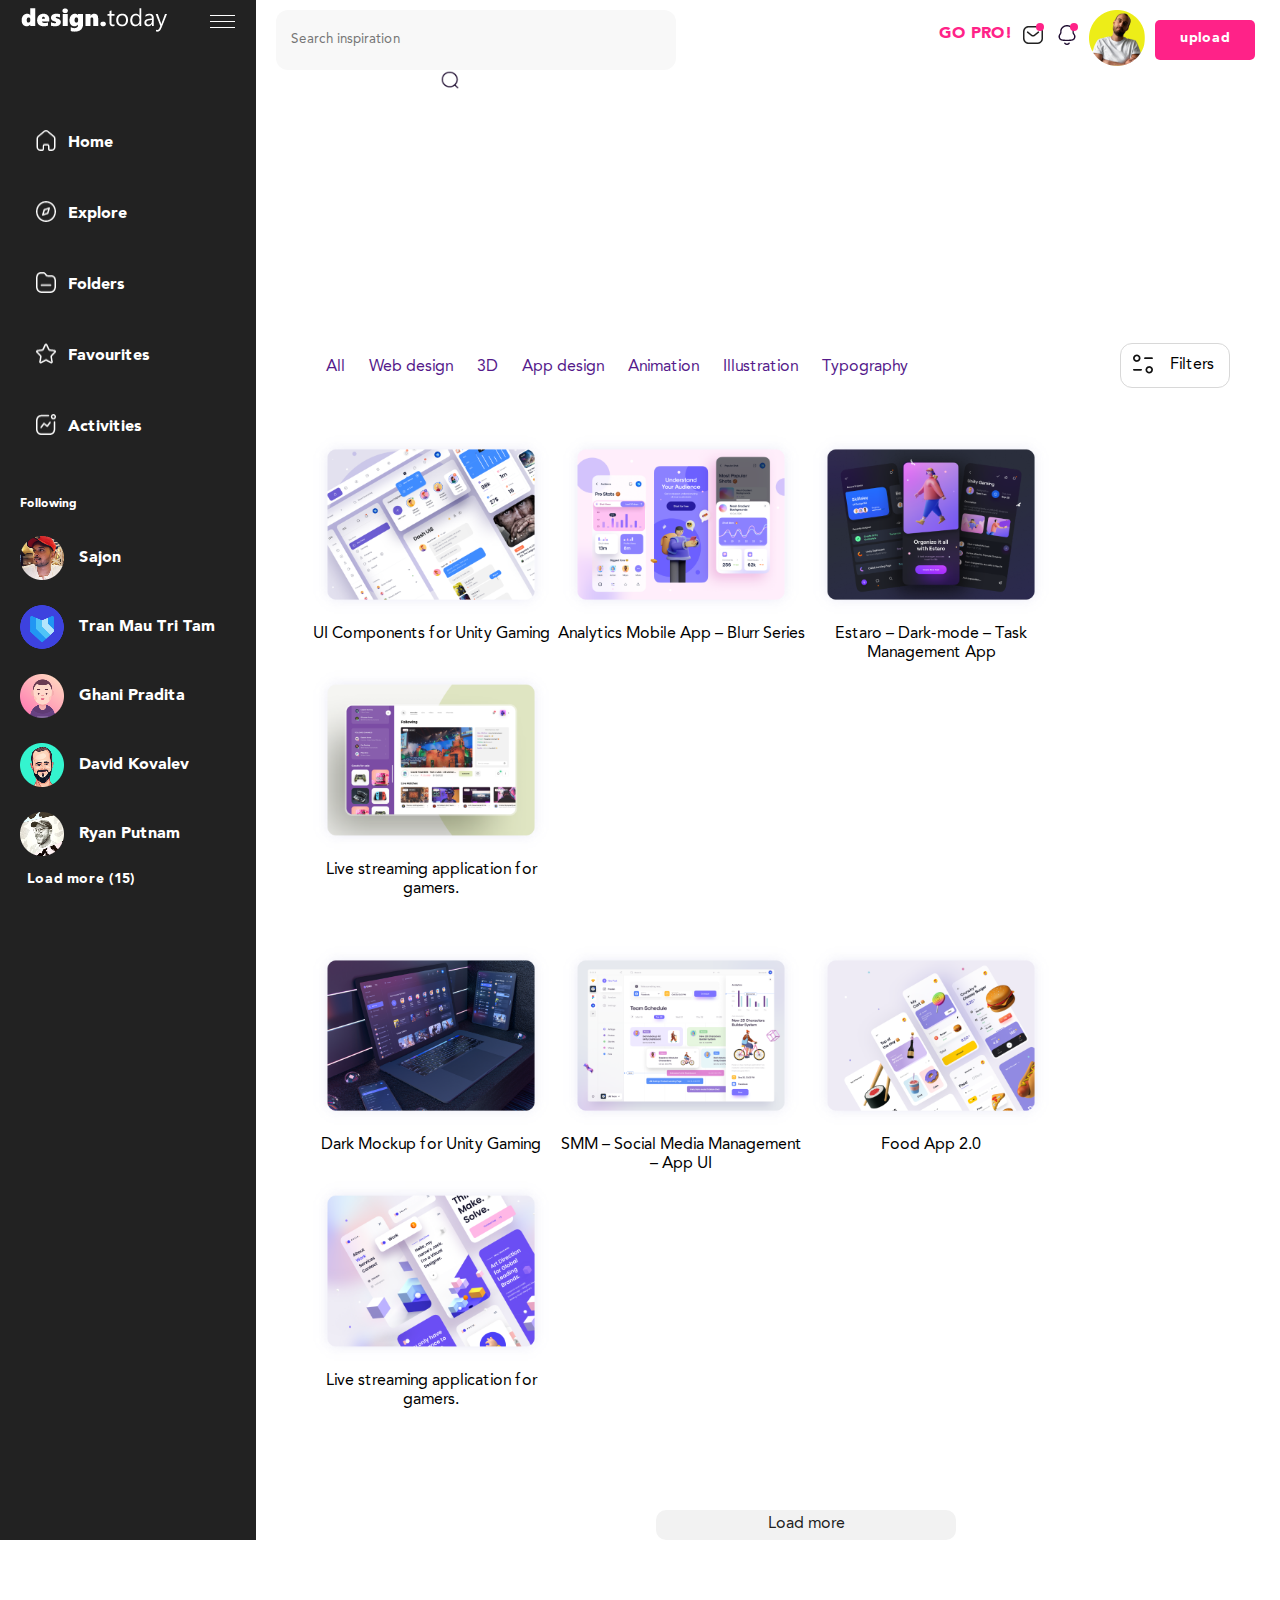
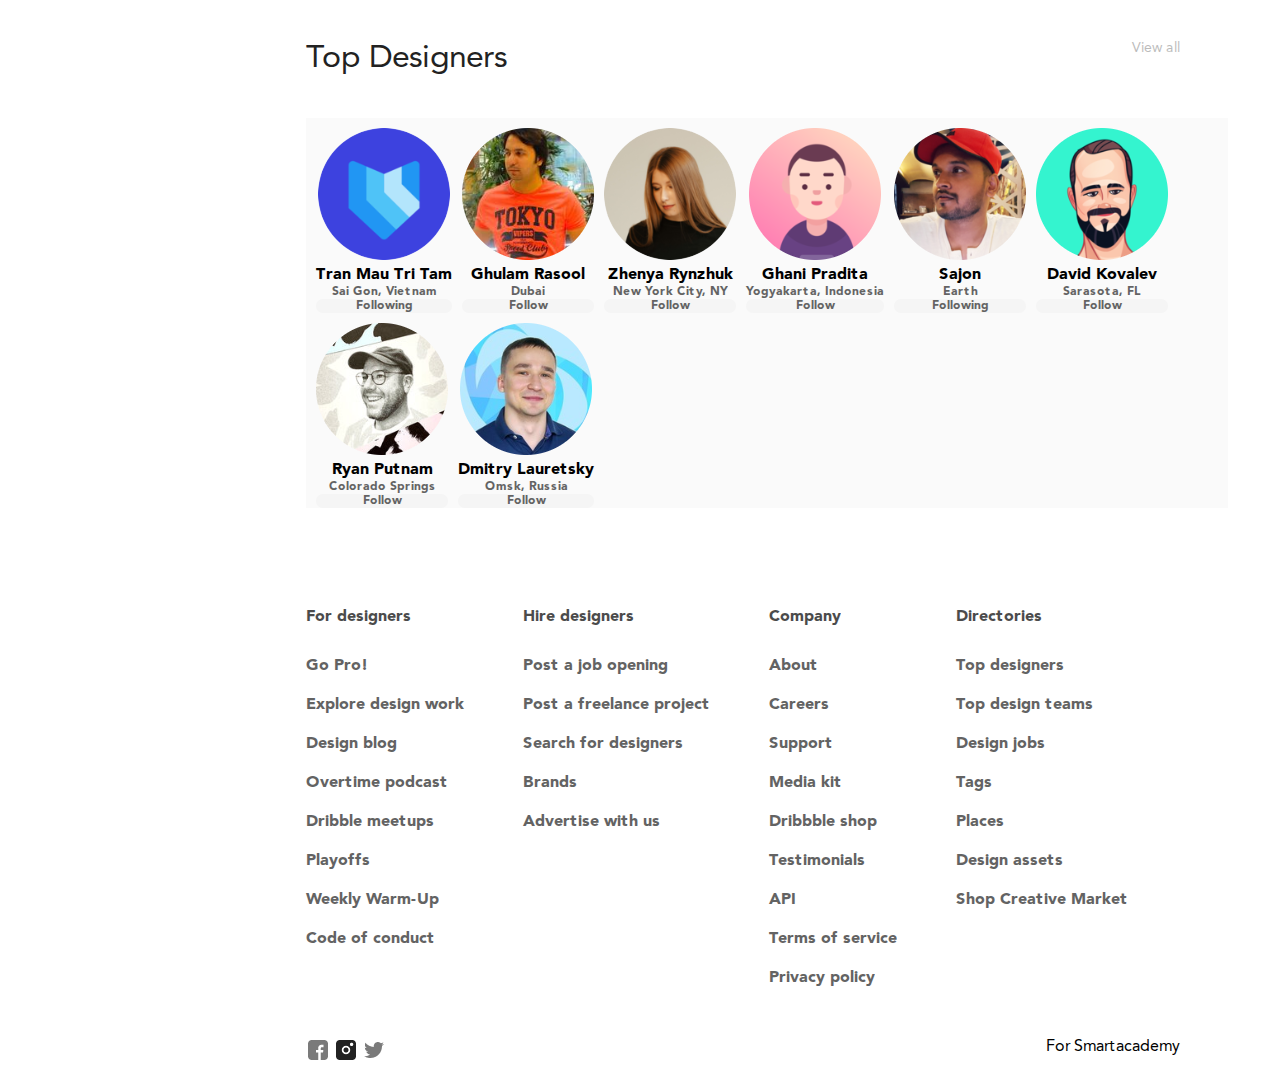
==== commit 1b38c2d1: "added media" ====
--- a/index.html
+++ b/index.html
@@ -4,15 +4,17 @@
     <meta charset="UTF-8">
     <meta http-equiv="X-UA-Compatible" content="IE=edge">
     <meta name="viewport" content="width=device-width, initial-scale=1.0">
-    <meta name="author" content="John Doe">
+    <meta name="author" content="Lela Beshidze">
+    <meta name="description" content="Design Innovations">
+    <meta name="keywords" content="Design, Top designers" />
     <meta property="og:url" content="https://lelabeshidze.github.io/Mid-term-exam/" />
-    <meta property="og:type" content="Web" />
-    <meta property="og:title" content="design.today">
-    <meta name="description" content="Design Innovations">
-    <meta name="keywords" content="HTML, CSS, JavaScript" />
+    <meta property="og:type" content="Web design" />
+    <meta property="og:title" content="UI Components for Unity Gaming">
+    <meta property="og:image" content="Images/image1.png" />
     <title>design.today</title>
     <link rel="stylesheet" type="text/css" href="Styles/styles.css">
     <link rel="stylesheet" type="text/css" href="Styles/fonts.css">
+    <link rel="stylesheet" type="text/css" href="Styles/media.css">
 </head>
 <body>
     <div class="grid-container">
@@ -153,13 +155,27 @@
                         <div class="secondnavigationul">
                             <ul>
                                 <div class="li-div">
-                                    <li class="styleall">All</li>
-                                    <li>Web design</li>
-                                    <li>3D</li>
-                                    <li>App design</li>
-                                    <li>Animation</li>
-                                    <li>Illustration</li>
-                                    <li>Typography</li>
+                                    <a href="">
+                                    <li class="styleall1">All</li>
+                                    </a>
+                                    <a href="">
+                                    <li class="styleall2">Web design</li>
+                                    </a>
+                                    <a href="">
+                                    <li class="styleall3">3D</li>
+                                    </a>
+                                    <a href="">
+                                    <li class="styleall4">App design</li>
+                                    </a>
+                                    <a href="">
+                                    <li class="styleall5">Animation</li>
+                                    </a>
+                                    <a href="">
+                                    <li class="styleall6">Illustration</li>
+                                    </a>
+                                    <a href="">
+                                    <li class="styleall7">Typography</li>
+                                    </a>
                                 </div>
                             </ul>
                         </div>
--- a/Styles/media.css
+++ b/Styles/media.css
@@ -0,0 +1,32 @@
+* {
+    margin: 0;
+    padding: 0;
+    box-sizing: border-box;
+}
+a {
+    text-decoration: none;
+}
+@media (max-width:1024px) {
+    .header, .navigation, .mainsection, .footer {
+        display: flex;
+        flex-wrap: wrap;
+        flex-direction: column;
+    }
+    .grid-container {
+        display: flex;
+        flex-direction: column;
+        flex-wrap: wrap;
+    }
+}
+@media (max-width:480px) {
+    .header, .navigation, .mainsection, .footer {
+        display: flex;
+        flex-wrap: wrap;
+        flex-direction: column;
+    }
+    .grid-container {
+        display: flex;
+        flex-direction: column;
+        flex-wrap: wrap;
+    }
+}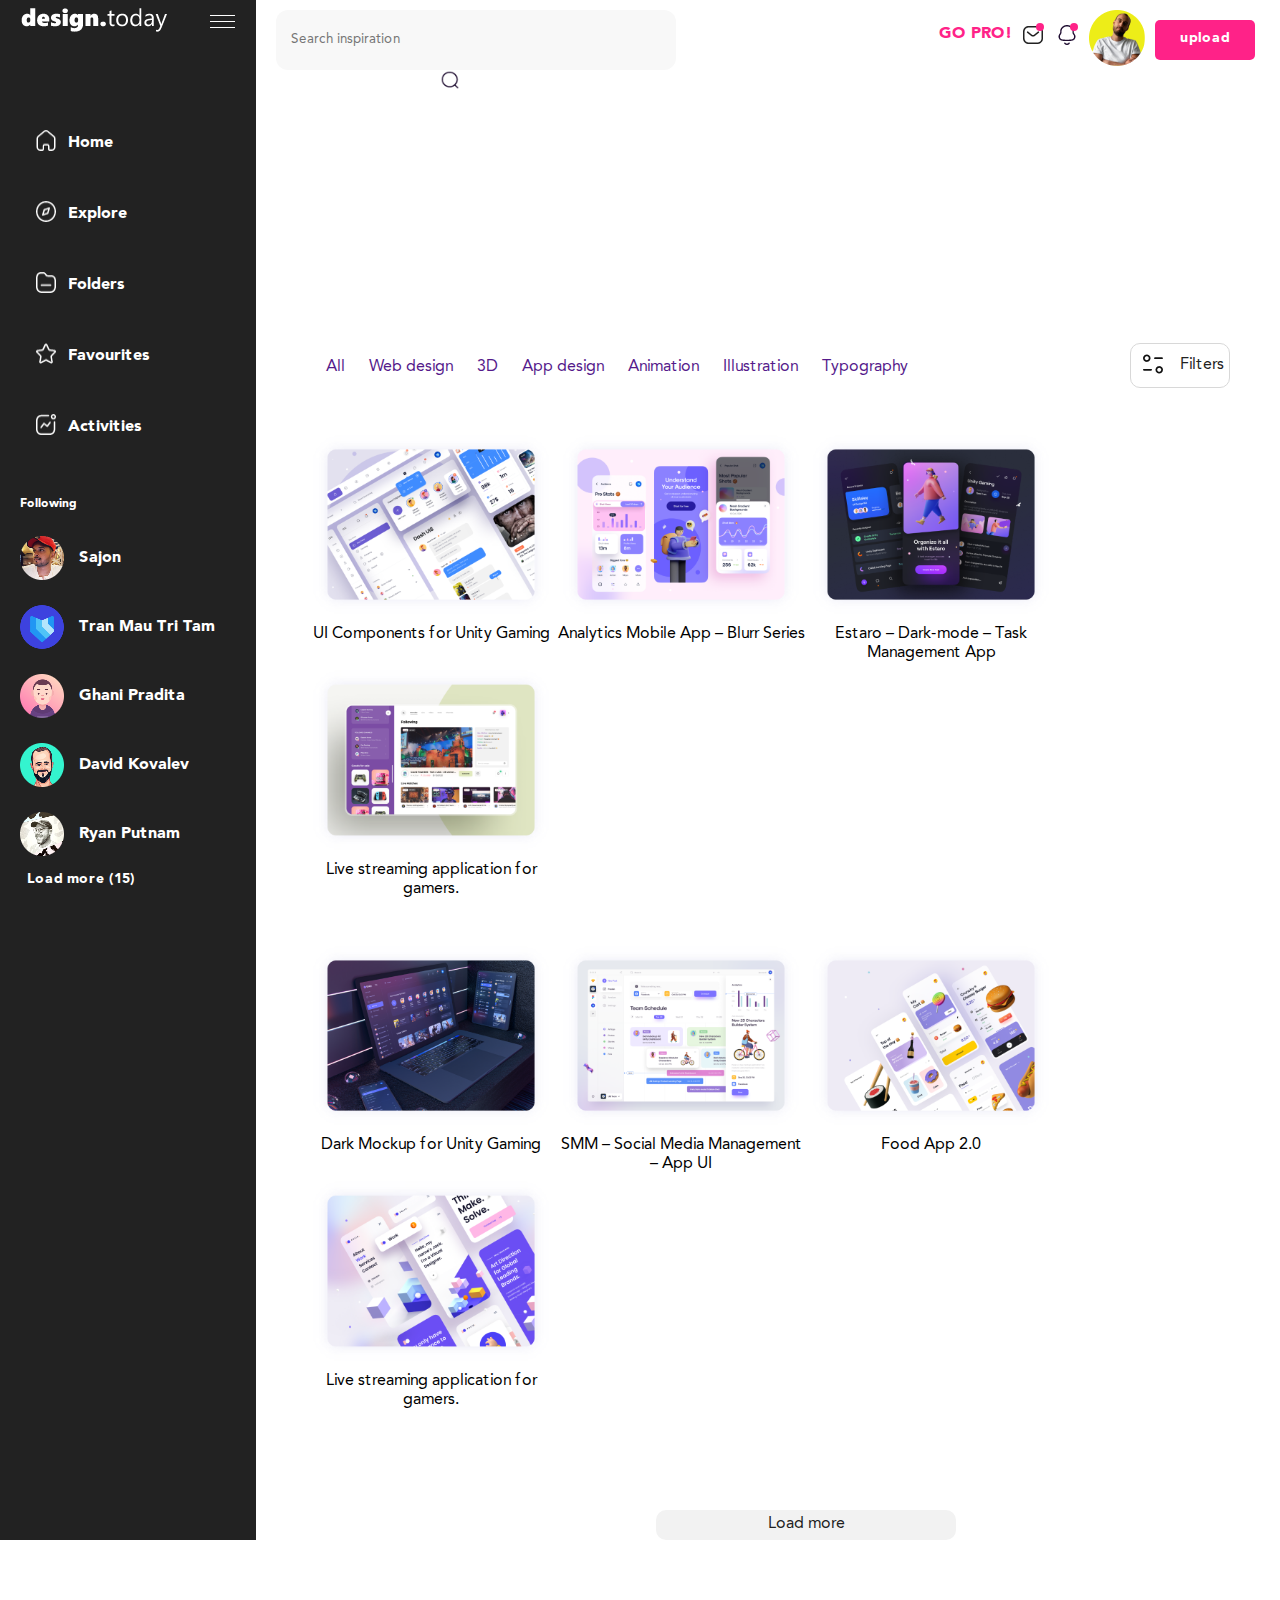
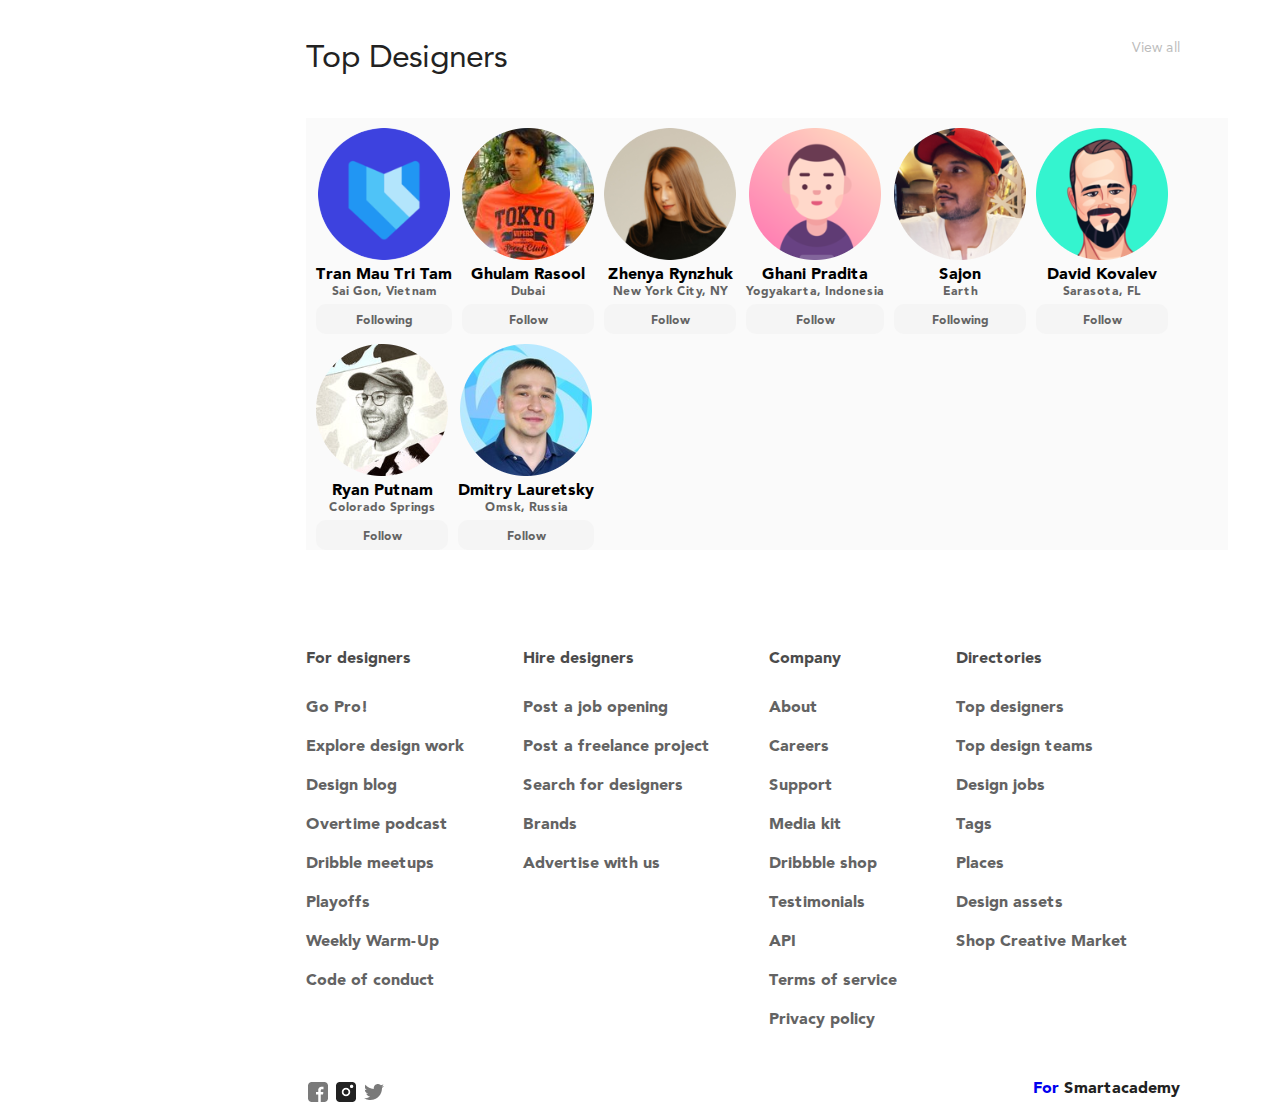
==== commit cad619e7: "added span for logo" ====
--- a/index.html
+++ b/index.html
@@ -342,7 +342,9 @@
                                 <img src="Images/twit.png" alt="icon">
                             </div>
                             <div class="name1">
-                                <span>For Smartacademy</span>
+                                <a href="https://smartacademy.ge/" target="_blank">
+                                    <h4>For <span style="color: #222222;"> Smartacademy</span></h4>
+                                </a>
                             </div>
                         </div>
                     </div>
--- a/Styles/styles.css
+++ b/Styles/styles.css
@@ -17,8 +17,6 @@
     display: grid;
     grid-template-columns: 1fr 4fr ;
     grid-template-rows: 1fr 4fr;
-    
-
 }
 .grid-container>div {
     text-align: center;
@@ -270,12 +268,6 @@
     margin-top: 50px;
     margin-left: 60px;
 }
-.styleall {
-    background-color: #F2F2F2;
-    border:solid #D8D8D8;
-    border-radius: 12px;
-    border-style: none;  
-}
 .images {
     display: flex;
     flex-wrap: wrap;
@@ -380,6 +372,10 @@
     border-style: none;  
     background-color: #F2F2F2;
     opacity: 1; 
+    border-width: 200px;
+    height: 30px;
+    padding-top: 10px;
+    margin-top: 5px;
 }
 .border {
     border:solid #D8D8D8;
@@ -387,6 +383,10 @@
     border-style: none;  
     background-color: #F2F2F2;  
     opacity: 1; 
+    border-width: 200px;
+    height: 30px;
+    padding-top: 10px;
+    margin-top: 5px;
 }
 .secondfooter {
     max-width: 2000px;
@@ -512,4 +512,121 @@
 }
 .ulitems:hover {
     background-color: #FF2288;
+}
+.styleall1 a {
+    background-color: #FFFFFF;
+    border: none;
+    color: #222222;
+    padding: 16px 32px;
+    text-align: center;
+    font-size: 16px;
+    margin: 4px 2px;
+    transition: 0.3s;
+    font-family: Avenir LT Std;
+}
+.styleall2 a {
+    background-color: #FFFFFF;
+    border: none;
+    color: #222222;
+    padding: 16px 32px;
+    text-align: center;
+    font-size: 16px;
+    margin: 4px 2px;
+    transition: 0.3s;
+    font-family: Avenir LT Std;
+}
+.styleall3 a {
+    background-color: #FFFFFF;
+    border: none;
+    color: #222222;
+    padding: 16px 32px;
+    text-align: center;
+    font-size: 16px;
+    margin: 4px 2px;
+    transition: 0.3s;
+    font-family: Avenir LT Std;
+}
+.styleall4 a {
+    background-color: #FFFFFF;
+    border: none;
+    color: #222222;
+    padding: 16px 32px;
+    text-align: center;
+    font-size: 16px;
+    margin: 4px 2px;
+    transition: 0.3s;
+    font-family: Avenir LT Std;
+}
+.styleall5 a {
+    background-color: #FFFFFF;
+    border: none;
+    color: #222222;
+    padding: 16px 32px;
+    text-align: center;
+    font-size: 16px;
+    margin: 4px 2px;
+    transition: 0.3s;
+    font-family: Avenir LT Std;
+}
+.styleall6 a {
+    background-color: #FFFFFF;
+    border: none;
+    color: #222222;
+    padding: 16px 32px;
+    text-align: center;
+    font-size: 16px;
+    margin: 4px 2px;
+    transition: 0.3s;
+    font-family: Avenir LT Std;
+}
+.styleall7 a {
+    background-color: #FFFFFF;
+    border: none;
+    color: #222222;
+    padding: 16px 32px;
+    text-align: center;
+    font-size: 16px;
+    margin: 4px 2px;
+    transition: 0.3s;
+    font-family: Avenir LT Std;
+}
+.styleall1:hover {
+    background-color: #F2F2F2;
+    border-radius: 8PX;
+}
+.styleall2:hover {
+    background-color: #F2F2F2;
+    border-radius: 8PX;
+}
+.styleall3:hover {
+    background-color: #F2F2F2;
+    border-radius: 8PX;
+}
+.styleall4:hover {
+    background-color: #F2F2F2;
+    border-radius: 8PX;
+}
+.styleall5:hover {
+    background-color: #F2F2F2;
+    border-radius: 8PX;
+}
+.styleall6:hover {
+    background-color: #F2F2F2;
+    border-radius: 8PX;
+}
+.styleall7:hover {
+    background-color: #F2F2F2;
+    border-radius: 8PX;
+}
+.filter {
+  border-radius: 10px;
+  color: #222222;
+  text-align: center;
+  font-size: 16px;
+  transition: 0.3s;
+  width: 100px;
+  font-family: Avenir LT Std;
+}
+.filter:hover {
+    background-color: #FF2288;
 }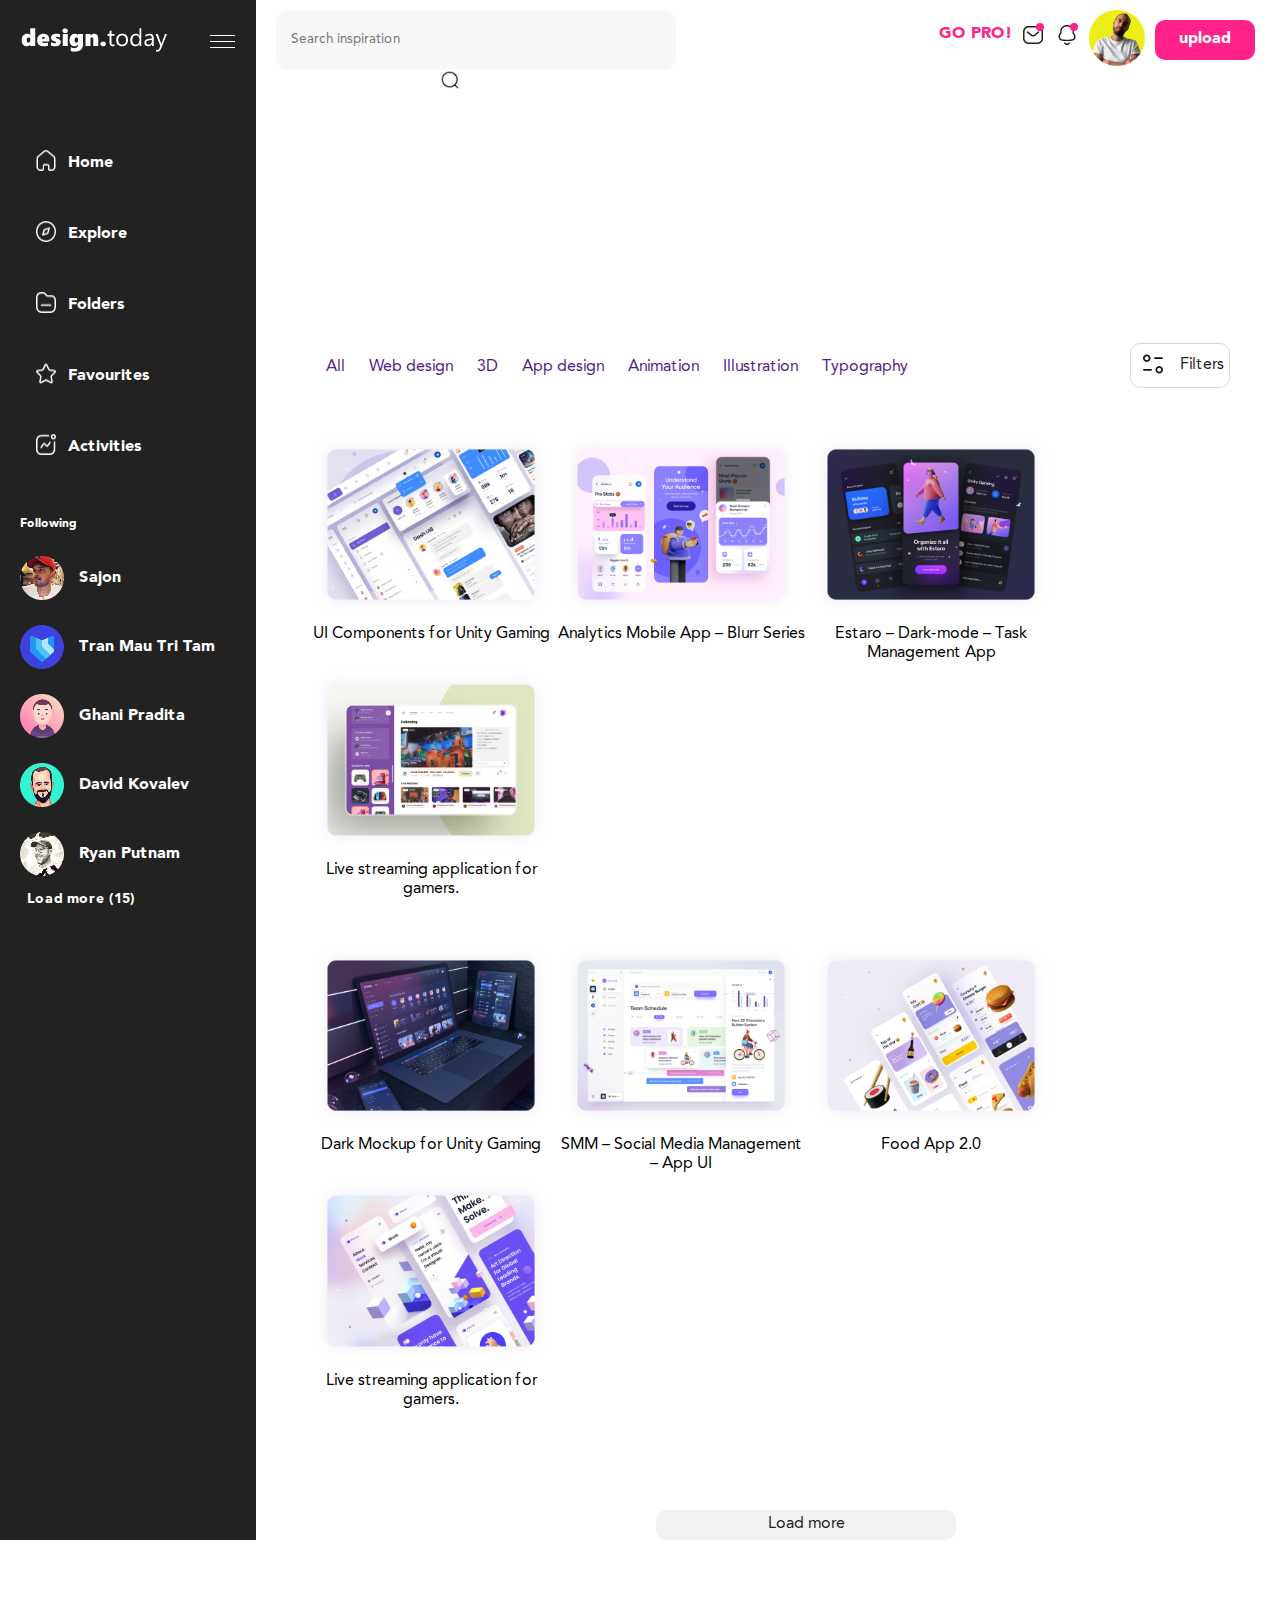
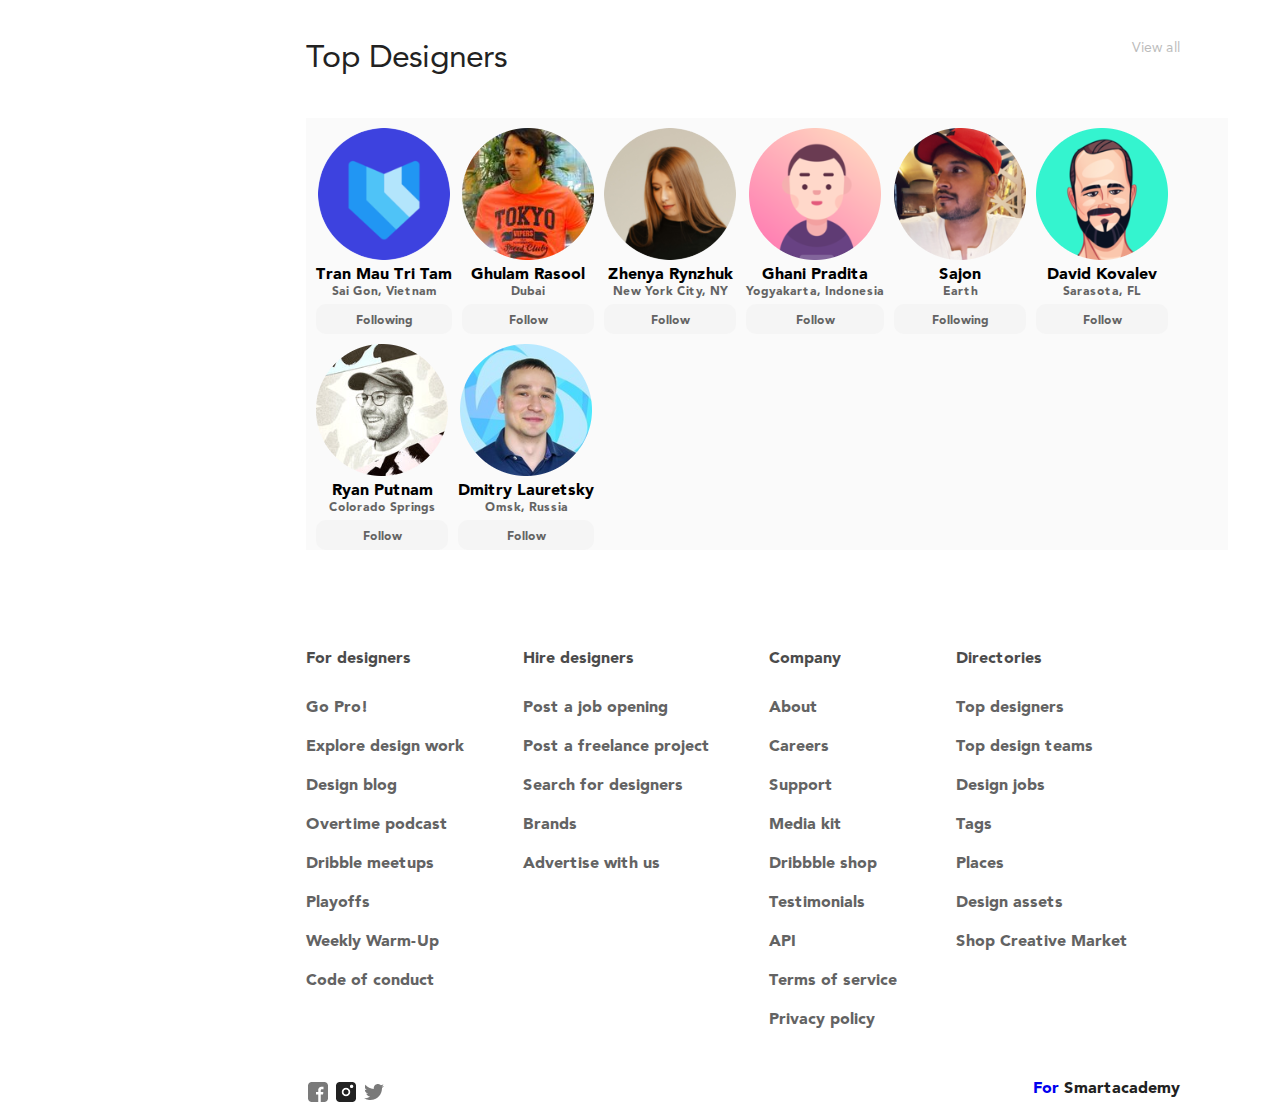
==== commit 05a185fb: "change detail in code" ====
--- a/index.html
+++ b/index.html
@@ -8,8 +8,8 @@
     <meta name="description" content="Design Innovations">
     <meta name="keywords" content="Design, Top designers" />
     <meta property="og:url" content="https://lelabeshidze.github.io/Mid-term-exam/" />
-    <meta property="og:type" content="Web design" />
-    <meta property="og:title" content="UI Components for Unity Gaming">
+    <meta property="og:type" content="Articles" />
+    <meta property="og:title" content="Design today">
     <meta property="og:image" content="Images/image1.png" />
     <title>design.today</title>
     <link rel="stylesheet" type="text/css" href="Styles/styles.css">
@@ -121,7 +121,7 @@
                 </div>
                 <div class="following">
                     <div class="list">
-                    <h4>Following</h4>
+                        <h4>Following</h4>
                     </div>
                     <div class="faces">
                         <img src="Images/face1.png" alt="face">
@@ -144,7 +144,7 @@
                         <h4>Ryan Putnam</h4>
                     </div>
                     <div class="buttom">
-                    <h4>Load more  (15)</h4>
+                        <h4>Load more  (15)</h4>
                     </div>
                 </div>
             </div>  
@@ -181,48 +181,48 @@
                         </div>
                         <div class="filter">
                             <div>
-                            <img src="Images/filter.png" alt="icon">
+                                <img src="Images/filter.png" alt="icon">
                             </div>
                             <div>
-                            <li>Filters</li>
+                                <li>Filters</li>
                             </div>
                         </div>
                     </div>
                 <div class="images">
                     <div class="imagesline1">
                         <div>
-                        <img src="Images/image1.png" alt="image">
-                        <p>UI Components for Unity Gaming</p>
-                        </div>
-                        <div>
-                        <img src="Images/image2.png" alt="image">
-                        <p>Analytics Mobile App – Blurr Series</p>
+                            <img src="Images/image1.png" alt="image">
+                            <p>UI Components for Unity Gaming</p>
+                        </div>
+                        <div>
+                            <img src="Images/image2.png" alt="image">
+                            <p>Analytics Mobile App – Blurr Series</p>
                          </div>
                          <div>
-                        <img src="Images/image3.png" alt="image">
-                        <p>Estaro – Dark-mode – Task Management App</p>
-                        </div>
-                        <div>
-                        <img src="Images/image4.png" alt="image">
-                        <p>Live streaming application for gamers.</p>
+                            <img src="Images/image3.png" alt="image">
+                            <p>Estaro – Dark-mode – Task Management App</p>
+                        </div>
+                        <div>
+                            <img src="Images/image4.png" alt="image">
+                            <p>Live streaming application for gamers.</p>
                         </div>
                     </div>
                     <div class="imagesline2">
                         <div>
-                        <img src="Images/image5.png" alt="image">
-                        <p>Dark Mockup for Unity Gaming</p>
+                            <img src="Images/image5.png" alt="image">
+                            <p>Dark Mockup for Unity Gaming</p>
                          </div>
                          <div>
-                        <img src="Images/image6.png" alt="image">
-                        <p>SMM – Social Media Management – App UI</p>
+                            <img src="Images/image6.png" alt="image">
+                            <p>SMM – Social Media Management – App UI</p>
                          </div>
                          <div>
-                        <img src="Images/image7.png" alt="image">
-                        <p>Food App 2.0</p>
-                        </div>
-                        <div>
-                        <img src="Images/image8.png" alt="image">
-                        <p>Live streaming application for gamers.</p>
+                            <img src="Images/image7.png" alt="image">
+                            <p>Food App 2.0</p>
+                        </div>
+                        <div>
+                            <img src="Images/image8.png" alt="image">
+                            <p>Live streaming application for gamers.</p>
                          </div>
                     </div>
                 </div>
--- a/Styles/styles.css
+++ b/Styles/styles.css
@@ -44,6 +44,7 @@
 .logo {
     display: flex;
     justify-content: space-around;
+    margin-top: 20px;
 }
 .firstline {
     width: 25px;
@@ -629,4 +630,16 @@
 }
 .filter:hover {
     background-color: #FF2288;
+}
+.profile h4 {
+  border-radius: 10px;
+  color: #fff;
+  text-align: center;
+  font-size: 16px;
+  transition: 0.3s;
+  width: 100px;
+  font-family: Avenir LT Std;
+}
+.profile h4:hover {
+    background-color: #cc0361da;
 }--- a/Styles/media.css
+++ b/Styles/media.css
@@ -7,26 +7,63 @@
     text-decoration: none;
 }
 @media (max-width:1024px) {
-    .header, .navigation, .mainsection, .footer {
+   .grid-container {
+        max-width: 700px;
+        width: 100%;
+        margin: auto;
+        padding: auto;
+        display: grid;
         display: flex;
         flex-wrap: wrap;
-        flex-direction: column;
+        grid-gap: 0.5em;
+        grid-template-rows: 1fr;
+        grid-template-areas:
+            "navigation navigation"
+            "header header"
+            "mainsection mainsection"
+            "footer footer"
+            ;
+        grid-template-columns: 1fr;
     }
-    .grid-container {
+    .header {
+        grid-area: header;
+        flex-wrap: wrap;
+    }
+    .navigation {
+        grid-area: navigation;
+        background-color:#222222 ;
         display: flex;
-        flex-direction: column;
+        flex-wrap: wrap;
+        max-width: 1000px;
+        width: 100%;
+    }
+    .navelements {
+        display: flex;
+        flex-direction: row;
+        flex-wrap: wrap;
+    }
+    .mainsection {
+        grid-area: mainsection;
+        flex-wrap: wrap;
+        width: 100%;
+    }
+    .footer {
+        grid-area: footer;
         flex-wrap: wrap;
     }
 }
 @media (max-width:480px) {
-    .header, .navigation, .mainsection, .footer {
+    .mainsection {
+        grid-area: mainsection;
+        flex-wrap: wrap;
+        width: 100%;
+    }
+    .navigation {
+        grid-area: navigation;
+        background-color:#222222 ;
         display: flex;
         flex-wrap: wrap;
-        flex-direction: column;
-    }
-    .grid-container {
-        display: flex;
-        flex-direction: column;
-        flex-wrap: wrap;
+        width: 400px;
+        width: 100%;
     }
 }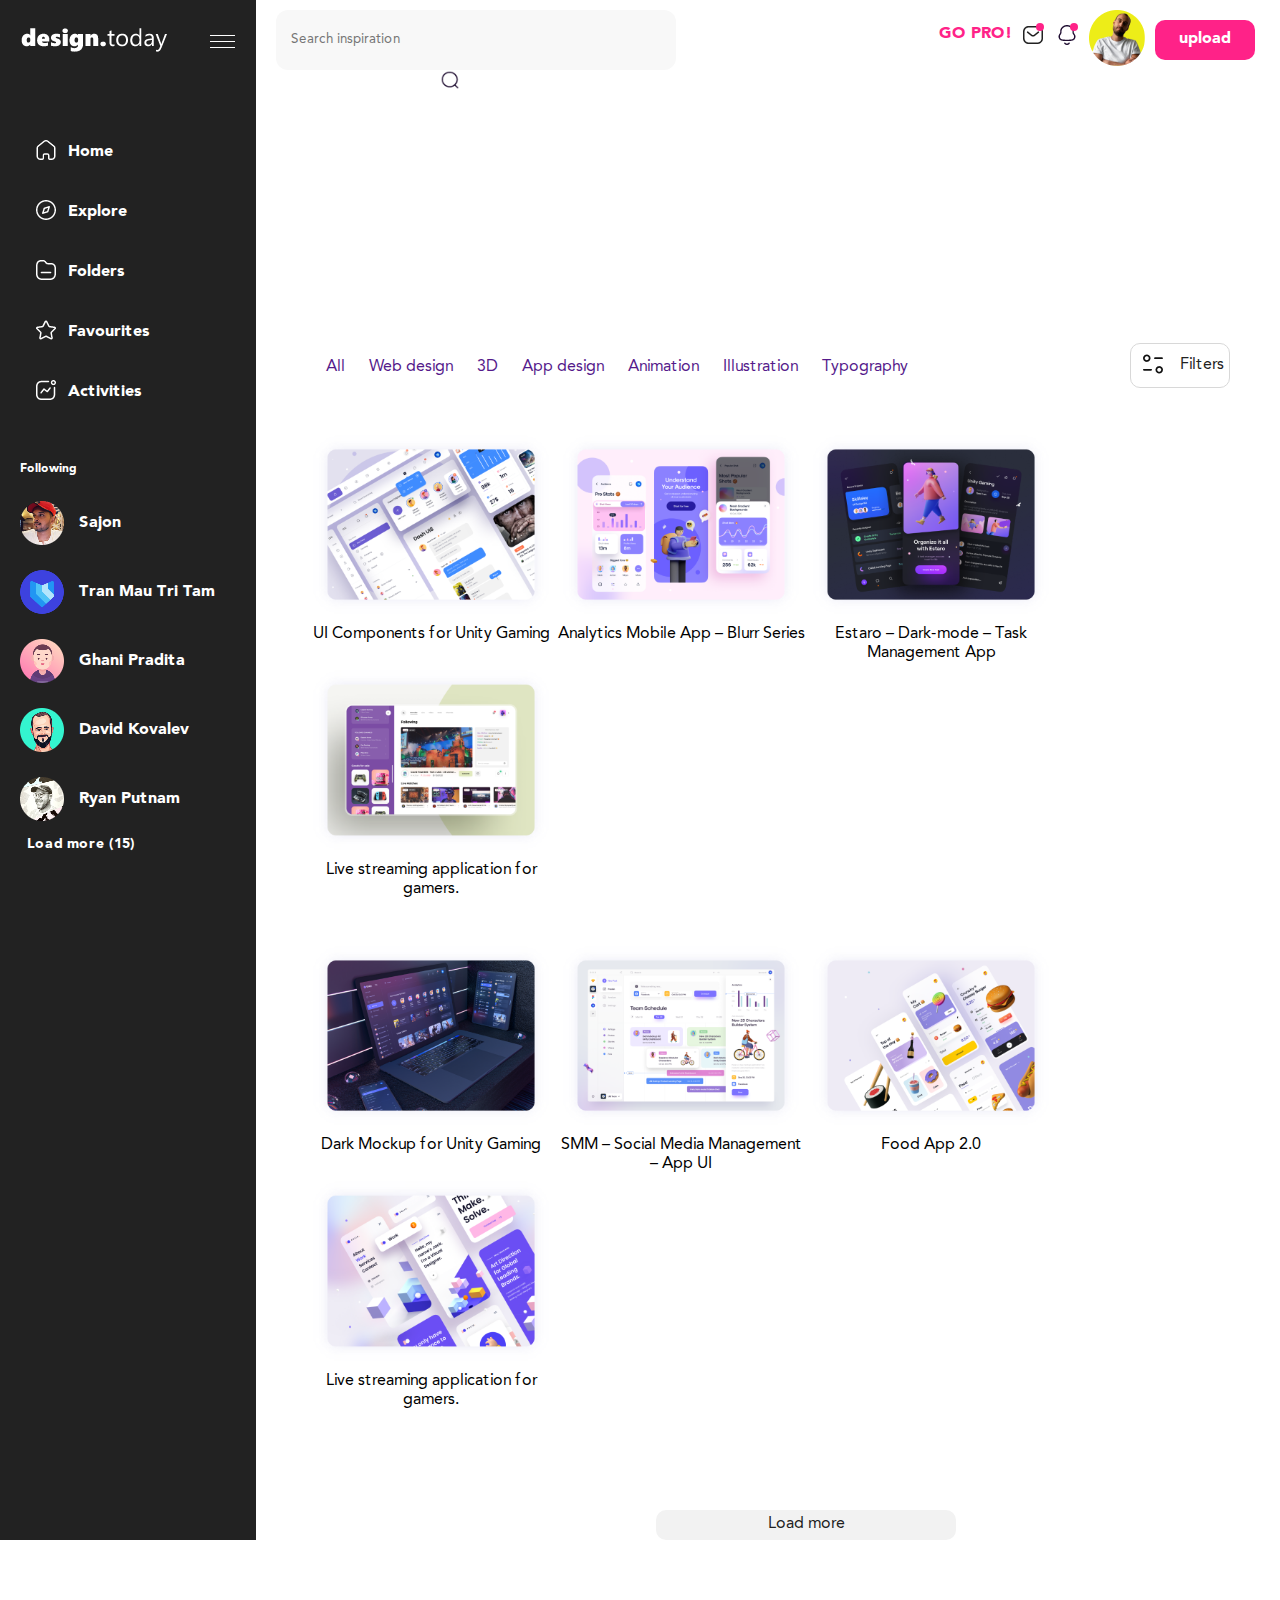
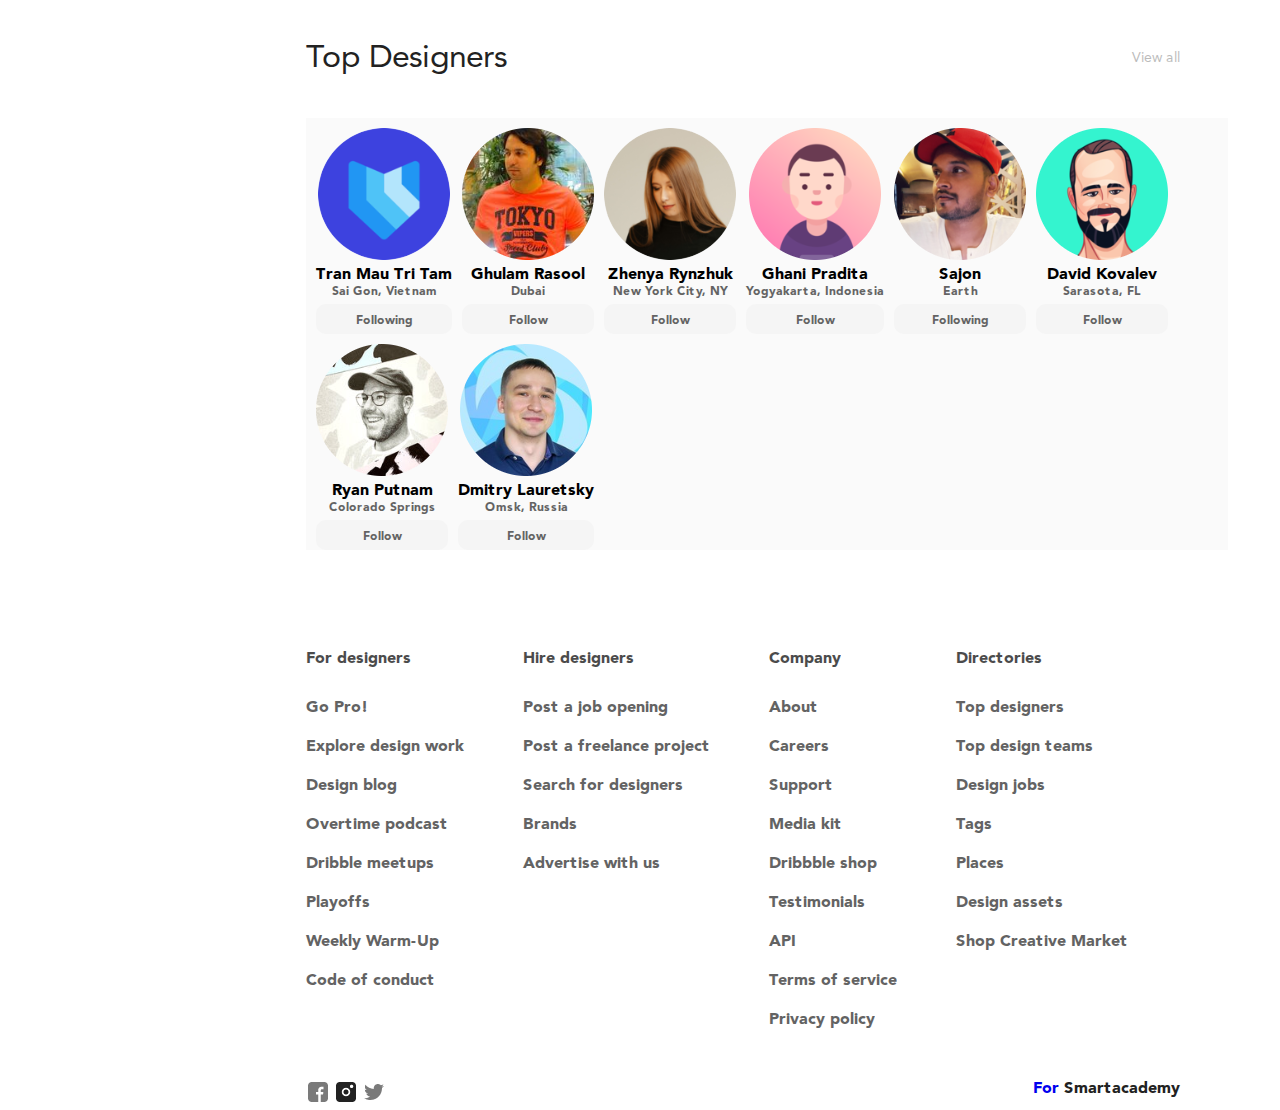
==== commit eaf2f9ad: "change styles" ====
--- a/index.html
+++ b/index.html
@@ -21,7 +21,7 @@
         <div class="header">
             <div class="headercontainer">
                 <div class="search-container">
-                    <form action="/action_page.php">
+                    <form>
                     <input type="text" placeholder="Search inspiration" name="Search inspiration">
                     <button type="submit" class="search-button">
                         <img src="Images/magnifier.png" alt="magnifier">
@@ -77,7 +77,7 @@
                 <div>
                     <ul>
                         <div class="ulitems">
-                            <li>
+                            <li class="ulitems1">
                                 <a class="pinkback" href="#">
                                     <img src="Images/logo1.png" alt="logo">
                                     <h4>Home</h4>
@@ -85,32 +85,32 @@
                             </li>
                         </div>
                         <div class="ulitems">
-                            <li>
-                                <a href="explore.html" target="_blank">
+                            <li class="ulitems1">
+                                <a href="explore.html" >
                                     <img src="Images/logo2.png" alt="logo">
                                     <h4>Explore</h4>
                                 </a>
                             </li>
                         </div>
                         <div class="ulitems">
-                            <li>
-                                <a href="folders.html" target="_blank">
+                            <li class="ulitems1">
+                                <a href="folders.html" >
                                     <img src="Images/logo3.png" alt="logo">
                                     <h4>Folders</h4>
                                 </a>
                             </li>
                         </div>
                         <div class="ulitems">
-                            <li>
-                                <a href="favourites.html" target="_blank">
+                            <li class="ulitems1">
+                                <a href="favourites.html" >
                                     <img src="Images/logo4.png" alt="logo">
                                     <h4>Favourites</h4>
                                 </a>
                             </li>
                         </div>
                         <div class="ulitems">
-                            <li>
-                                <a href="activities.html" target="_blank">
+                            <li class="ulitems1">
+                                <a href="activities.html" >
                                     <img src="Images/logo5.png" alt="logo">
                                     <h4>Activities</h4>
                                 </a>
@@ -337,9 +337,15 @@
                         </div>
                         <div class="endoffooter">
                             <div class="icons">
-                                <img src="Images/faceb.png" alt="icon">
-                                <img src="Images/insta.png" alt="icon">
-                                <img src="Images/twit.png" alt="icon">
+                                <a href="https://www.facebook.com/" target="_blank" >
+                                    <img src="Images/faceb.png" alt="icon">
+                                </a>
+                                <a href="https://www.instagram.com/" target="_blank" >
+                                    <img src="Images/insta.png" alt="icon">
+                                </a>
+                                <a href="https://twitter.com/" target="_blank" >
+                                    <img src="Images/twit.png" alt="icon">
+                                </a>
                             </div>
                             <div class="name1">
                                 <a href="https://smartacademy.ge/" target="_blank">
--- a/Styles/styles.css
+++ b/Styles/styles.css
@@ -75,19 +75,20 @@
 }
 .ulitems {
     display: flex;
+    justify-content: space-between;
     flex-direction: column;
     margin-left: 20px;
-    padding-top: 20px;
+    padding-left: 20px;
+    font-family: Avenir LT Std;
 }
 .ulitems a {
     display: flex;
-    margin-top: 10px;
     color: #FFFFFF;
 }
 .ulitems h4 {
     margin-left: 10px;
     font-size: 16px;
-    margin-top: 6px;
+    margin-top: 5px;
 }
 .secondcontainer {
     max-width: 260px;
@@ -192,10 +193,12 @@
 }
 
 .headertitle1, .headertitle2 {
+    cursor: pointer;
     padding-right: 10px;
     padding-top: 23px;
 }
 .profile  {
+    cursor: pointer;
     padding-right: 5px;
     padding-top: 20px;
 }
@@ -277,12 +280,14 @@
     width: 100%;
 }
 .imagesline1 {
+    cursor: pointer;
     display: flex;
     flex-wrap: wrap;
     margin-left: 50px;
     margin-top: 40px;
 }
 .imagesline2 {
+    cursor: pointer;
     display: flex;
     flex-wrap: wrap;
     margin-left: 50px;
@@ -304,6 +309,7 @@
     font-family: Avenir LT Std;
 }
 .load-more {
+    cursor: pointer;
     border:solid #D8D8D8;
     border-radius: 10px;
     border-style: none;  
@@ -334,6 +340,7 @@
 .titleandbutton {
     display: flex;
     flex-wrap: wrap;
+    align-items: center;
     justify-content: space-between;
     margin-left: 50px;
     margin-top: 100px;
@@ -353,6 +360,7 @@
 }
 .footerimages {
     display: flex;
+    align-items: center;
     flex-wrap: wrap;
     margin-left: 50px;
     margin-top: 40px;
@@ -368,6 +376,7 @@
     opacity: 60%;
 }
 .border1 { 
+    cursor: pointer;
     border:solid #222222;
     border-radius: 10px;
     border-style: none;  
@@ -379,6 +388,7 @@
     margin-top: 5px;
 }
 .border {
+    cursor: pointer;
     border:solid #D8D8D8;
     border-radius: 10px;
     border-style: none;  
@@ -405,6 +415,7 @@
     width: 90%;
 }
 .firstflex h6 {
+    cursor: pointer;
     padding-top: 10px;
     color: #222222;
     font-size: 16px;
@@ -416,6 +427,7 @@
     opacity: 70%;
 }
 .secondflex h6 {
+    cursor: pointer;
     padding-top: 10px;
     color: #222222;
     font-size: 16px;
@@ -427,6 +439,7 @@
     opacity: 70%;
 }
 .thirdflex h6 {
+    cursor: pointer;
     padding-top: 10px;
     color: #222222;
     font-size: 16px;
@@ -438,6 +451,7 @@
     opacity: 70%;
 }
 .fourthflex h6 {
+    cursor: pointer;
     padding-top: 10px;
     color: #222222;
     font-size: 16px;
@@ -452,11 +466,13 @@
     margin-right: 100px;
 }
 h5 {
+    cursor: pointer;
     font-size: 16px;
     font-family: Avenir LT Std;
     opacity: 70%;
 }
 .firstflex h5 {
+    cursor: pointer;
     display: flex;
     justify-content: start;
     padding-bottom: 10px;
@@ -465,6 +481,7 @@
     opacity: 70%;
 }
 .secondflex h5 {
+    cursor: pointer;
     display: flex;
     justify-content: start;
     padding-bottom: 10px;
@@ -481,6 +498,7 @@
     opacity: 70%;
 }
 .fourthflex h5 {
+    cursor: pointer;
     display: flex;
     justify-content: start;
     padding-bottom: 10px;   
@@ -489,6 +507,7 @@
     opacity: 70%;
 }
 .endoffooter {
+    cursor: pointer;
     display: flex;
     justify-content: space-between;
     margin-left: 50px;
@@ -620,6 +639,7 @@
     border-radius: 8PX;
 }
 .filter {
+   cursor: pointer;
   border-radius: 10px;
   color: #222222;
   text-align: center;
--- a/Styles/media.css
+++ b/Styles/media.css
@@ -52,18 +52,3 @@
         flex-wrap: wrap;
     }
 }
-@media (max-width:480px) {
-    .mainsection {
-        grid-area: mainsection;
-        flex-wrap: wrap;
-        width: 100%;
-    }
-    .navigation {
-        grid-area: navigation;
-        background-color:#222222 ;
-        display: flex;
-        flex-wrap: wrap;
-        width: 400px;
-        width: 100%;
-    }
-}